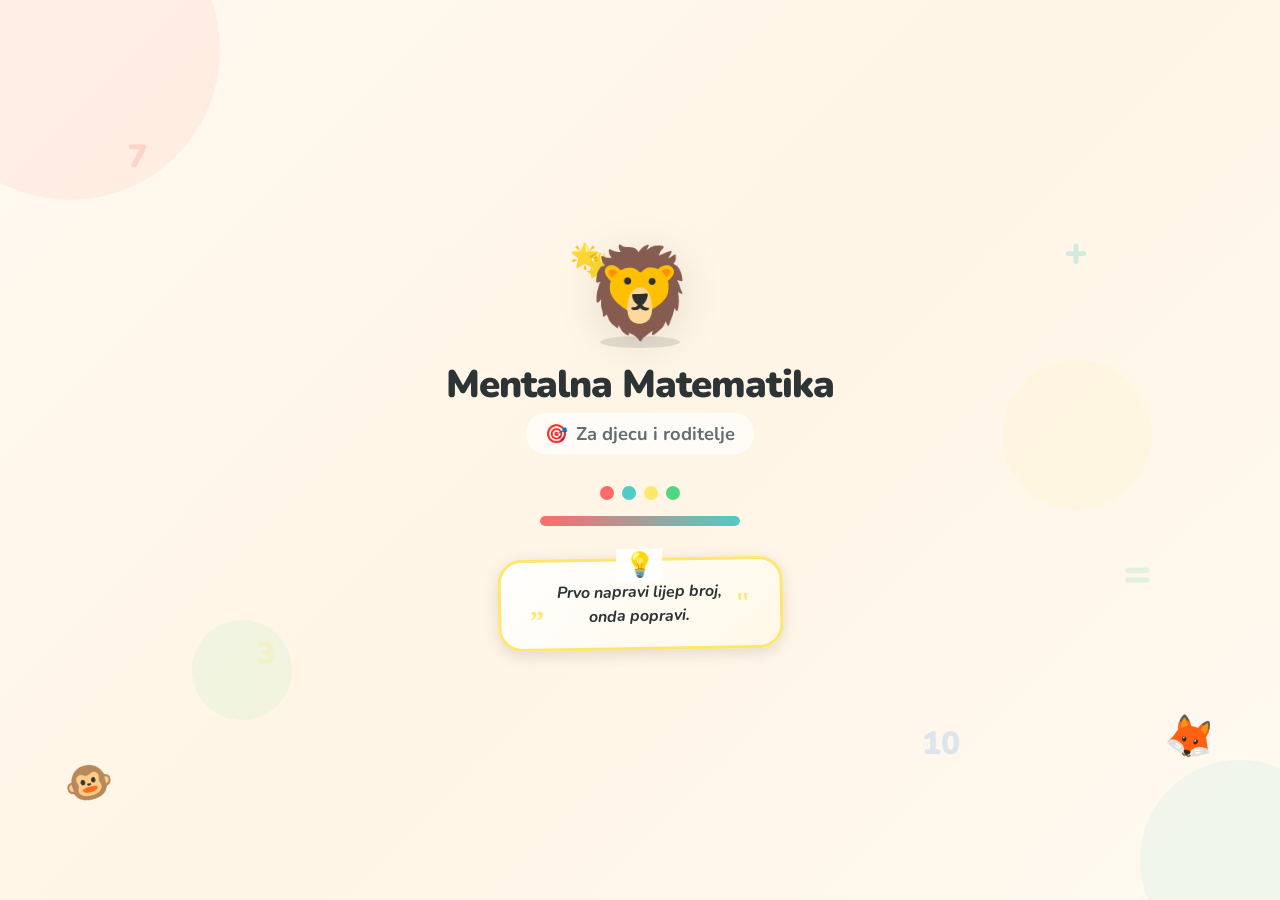
==== index.html @ 33674f81 "Full implementation: P1 bug fixes, modularization, i18n, dark mode, sound, PWA, dashboard, adaptive " ====
<!DOCTYPE html>
<html lang="hr">
<head>
    <meta charset="UTF-8">
    <meta name="viewport" content="width=device-width, initial-scale=1.0">
    <link rel="manifest" href="manifest.json">
    <meta name="theme-color" content="#FF6B6B">
    <meta name="apple-mobile-web-app-capable" content="yes">
    <meta name="apple-mobile-web-app-status-bar-style" content="default">
    <meta name="apple-mobile-web-app-title" content="MentalMath">
    <title>Mentalna Matematika - Učenje kroz Igru</title>
    <link rel="stylesheet" href="css/style.css">
    <link rel="stylesheet" href="css/mobile.css">
    <link rel="stylesheet" href="css/accessibility.css">
    <link href="https://fonts.googleapis.com/css2?family=Nunito:wght@400;600;700;800;900&display=swap" rel="stylesheet">
    <link rel="stylesheet" href="https://cdn.jsdelivr.net/npm/@fortawesome/fontawesome-free@6.4.0/css/all.min.css">
</head>
<body>
    <!-- Skip link for keyboard accessibility -->
    <a href="#home-screen" class="skip-link">Preskoči na glavni sadržaj</a>
    <div id="app">
        <!-- Splash Screen -->
        <div id="splash-screen" class="screen active" role="banner" aria-label="Učitavanje aplikacije Mentalna Matematika">
            <div class="splash-bg">
                <!-- Soft animated shapes -->
                <div class="splash-shape" aria-hidden="true"></div>
                <div class="splash-shape" aria-hidden="true"></div>
                <div class="splash-shape" aria-hidden="true"></div>
                <div class="splash-shape" aria-hidden="true"></div>
                <!-- Floating math symbols -->
                <span class="float-math" aria-hidden="true">7</span>
                <span class="float-math" aria-hidden="true">+</span>
                <span class="float-math" aria-hidden="true">3</span>
                <span class="float-math" aria-hidden="true">=</span>
                <span class="float-math" aria-hidden="true">10</span>
            </div>
            <div class="splash-content">
                <div class="splash-logo-area" aria-hidden="true">
                    <span class="splash-sparkle" aria-hidden="true">✨</span>
                    <span class="splash-sparkle" aria-hidden="true">⭐</span>
                    <span class="splash-sparkle" aria-hidden="true">🌟</span>
                    <div class="splash-character" aria-hidden="true">🦁</div>
                    <div class="splash-character-shadow" aria-hidden="true"></div>
                </div>
                <h1>Mentalna Matematika</h1>
                <div class="splash-tagline">
                    <span>🎯</span> Za djecu i roditelje
                </div>
                <div class="splash-loading">
                    <div class="loading-dots">
                        <div class="loading-dot"></div>
                        <div class="loading-dot"></div>
                        <div class="loading-dot"></div>
                        <div class="loading-dot"></div>
                    </div>
                    <div class="loading-track">
                        <div class="loading-bar"></div>
                    </div>
                </div>
                <div class="splash-philosophy-card">
                    <span class="quote-mark">„</span>
                    <p>Prvo napravi lijep broj,<br>onda popravi.</p>
                    <span class="quote-mark end">"</span>
                </div>
            </div>
            <div class="splash-mascot left">🐵</div>
            <div class="splash-mascot right">🦊</div>
        </div>

        <!-- Home Screen -->
        <div id="home-screen" class="screen" role="main" aria-label="Početni zaslon">
            <header class="app-header" role="banner">
                <div class="header-logo">
                    <span class="logo-icon" aria-hidden="true">🧮</span>
                    <span class="logo-text">Mentalna Matematika</span>
                </div>
                <div class="header-stats" aria-label="Statistike">
                    <div class="stat-badge" id="total-stars-badge" aria-label="Ukupno zvjezdica">
                        <i class="fas fa-star" aria-hidden="true"></i>
                        <span id="total-stars" aria-live="polite">0</span>
                    </div>
                    <div class="stat-badge" id="streak-badge" aria-label="Niz točnih odgovora">
                        <i class="fas fa-fire" aria-hidden="true"></i>
                        <span id="streak-count" aria-live="polite">0</span>
                    </div>
                    <div class="stat-badge" id="settings-badge" aria-label="Postavke" tabindex="0" onclick="app.openSettings()" style="cursor:pointer;">
                        <i class="fas fa-cog" aria-hidden="true"></i>
                    </div>
                </div>
            </header>

            <main class="home-main">
                <div class="hero-section">
                    <h2>Koji svijet želiš istražiti danas?</h2>
                    <p class="hero-subtitle">Svaki svijet uči drugačiji način razmišljanja!</p>
                </div>

                <div class="daily-challenge-card" id="daily-challenge" role="region" aria-label="Dnevni izazov" tabindex="0">
                    <div class="challenge-icon" aria-hidden="true">📅</div>
                    <div class="challenge-info">
                        <h3>Dnevni Izazov</h3>
                        <p>Riješi 10 zadataka za posebnu nagradu!</p>
                    </div>
                    <button class="btn btn-challenge" onclick="app.startDailyChallenge()" aria-label="Započni dnevni izazov">
                        <i class="fas fa-play" aria-hidden="true"></i> Igraj
                    </button>
                </div>

                <div class="phases-grid" id="phases-grid">
                    <!-- Phases will be rendered by JS -->
                </div>
            </main>

            <footer class="app-footer">
                <p>10-15 minuta dnevno • Bez forsiranja • Uvijek završi s pobjedom</p>
            </footer>
        </div>

        <!-- Phase Detail Screen -->
        <div id="phase-screen" class="screen" role="main" aria-label="Detalji faze">
            <header class="app-header">
                <button class="btn btn-back" onclick="app.goHome()">
                    <i class="fas fa-arrow-left"></i> Natrag
                </button>
                <div class="header-title" id="phase-header-title">Svijet</div>
            </header>

            <main class="phase-main">
                <div class="phase-hero" id="phase-hero">
                    <div class="phase-icon" id="phase-icon">🌟</div>
                    <h2 id="phase-title">Naslov</h2>
                    <p id="phase-subtitle">Podnaslov</p>
                </div>

                <div class="phase-progress-section" role="region" aria-label="Napredak faze">
                    <div class="progress-bar-container" role="progressbar" aria-valuemin="0" aria-valuemax="100" aria-valuenow="0" aria-label="Postotak završenih zadataka" id="phase-progress-aria">
                        <div class="progress-bar" id="phase-progress-bar"></div>
                    </div>
                    <p class="progress-text" id="phase-progress-text" aria-live="polite">0 / 50 zadataka riješeno</p>
                </div>

                <div class="phase-info-cards" role="region" aria-label="Informacije o fazi">
                    <div class="info-card" tabindex="0">
                        <div class="info-icon" aria-hidden="true">💡</div>
                        <h4>Glavna ideja</h4>
                        <p id="phase-idea">Ideja...</p>
                    </div>
                    <div class="info-card" tabindex="0">
                        <div class="info-icon" aria-hidden="true">🗣️</div>
                        <h4>Mentalna rečenica</h4>
                        <p id="phase-mantra" class="mantra">Rečenica...</p>
                    </div>
                    <div class="info-card" tabindex="0">
                        <div class="info-icon" aria-hidden="true">👨‍👩‍👧</div>
                        <h4>Savjet za roditelje</h4>
                        <p id="phase-parent-tip">Savjet...</p>
                    </div>
                </div>

                <div class="game-modes" role="region" aria-label="Načini vježbanja">
                    <h3>Načini vježbanja</h3>
                    <div class="mode-cards mode-cards-5" role="group" aria-label="Odaberite način vježbanja">
                        <button class="mode-card mode-card-learn" onclick="app.startLearn()" aria-label="Uči - Vizualni vodič">
                            <div class="mode-icon" aria-hidden="true">🎓</div>
                            <h4>Uči</h4>
                            <p>Vizualni vodič</p>
                        </button>
                        <button class="mode-card" onclick="app.startQuiz('practice')" aria-label="Vježbaj - Uči bez pritiska">
                            <div class="mode-icon" aria-hidden="true">📚</div>
                            <h4>Vježbaj</h4>
                            <p>Uči bez pritiska</p>
                        </button>
                        <button class="mode-card" onclick="app.startQuiz('quiz')" aria-label="Kviz - Zaradi zvjezdice">
                            <div class="mode-icon" aria-hidden="true">⭐</div>
                            <h4>Kviz</h4>
                            <p>Zaradi zvjezdice</p>
                        </button>
                        <button class="mode-card" onclick="app.startQuiz('speed')" aria-label="Brzinski - 10 zadataka u 60 sekundi">
                            <div class="mode-icon" aria-hidden="true">⚡</div>
                            <h4>Brzinski</h4>
                            <p>10 zadataka u 60 sekundi</p>
                        </button>
                        <button class="mode-card" onclick="app.startQuiz('steps')" aria-label="Korak po korak - Nauči metodu">
                            <div class="mode-icon" aria-hidden="true">🪜</div>
                            <h4>Korak po korak</h4>
                            <p>Nauči metodu</p>
                        </button>
                    </div>
                </div>
            </main>
        </div>

        <!-- Learn Screen -->
        <div id="learn-screen" class="screen" role="main" aria-label="Zaslon za učenje">
            <header class="app-header">
                <button class="btn btn-back" onclick="app.quitLearn()">
                    <i class="fas fa-arrow-left"></i> Natrag
                </button>
                <div class="header-title" id="learn-phase-title">Učenje</div>
            </header>

            <main class="learn-main">
                <div class="learn-progress-bar" role="progressbar" aria-valuemin="0" aria-valuemax="100" aria-valuenow="0" aria-label="Napredak učenja" id="learn-progress-bar-aria">
                    <div class="learn-progress-fill" id="learn-progress-fill"></div>
                </div>

                <!-- Step progress dots -->
                <div class="learn-progress-dots" id="learn-progress-dots" role="tablist" aria-label="Koraci učenja">
                    <!-- Dots rendered by JS -->
                </div>

                <div class="learn-step-counter" aria-live="polite" aria-atomic="true">
                    Korak <span id="learn-step-num">1</span> od <span id="learn-step-total">5</span>
                </div>

                <div class="learn-card" id="learn-card" role="region" aria-live="polite" aria-label="Sadržaj učenja">
                    <!-- Dynamic learn content rendered here -->
                </div>

                <div class="learn-nav" role="group" aria-label="Navigacija učenja">
                    <button class="btn btn-secondary" id="learn-btn-prev" onclick="app.prevLearnStep()" aria-label="Prijašnji korak">
                        <i class="fas fa-arrow-left" aria-hidden="true"></i> Prijašnji
                    </button>
                    <button class="btn btn-primary" id="learn-btn-next" onclick="app.nextLearnStep()" aria-label="Sljedeći korak">
                        Sljedeći <i class="fas fa-arrow-right" aria-hidden="true"></i>
                    </button>
                    <button class="btn btn-success" id="learn-btn-finish" onclick="app.finishLearn()" aria-label="Završi učenje">
                        Završi <i class="fas fa-check" aria-hidden="true"></i>
                    </button>
                </div>
            </main>
        </div>

        <!-- Quiz Screen -->
        <div id="quiz-screen" class="screen" role="main" aria-label="Kviz zaslon">
            <header class="app-header quiz-header">
                <button class="btn btn-back" onclick="app.confirmQuit()">
                    <i class="fas fa-times"></i>
                </button>
                <div class="quiz-header-info">
                    <span class="quiz-phase-name" id="quiz-phase-name">Faza</span>
                    <span class="quiz-mode-name" id="quiz-mode-name">Mod</span>
                </div>
                <div class="quiz-timer" id="quiz-timer" role="timer" aria-live="off" aria-label="Preostalo vremena">
                    <i class="fas fa-clock" aria-hidden="true"></i>
                    <span id="timer-value" aria-live="polite">--</span>
                </div>
            </header>

            <main class="quiz-main">
                <div class="quiz-progress-bar" role="progressbar" aria-valuemin="0" aria-valuemax="100" aria-valuenow="0" aria-label="Napredak kviza" id="quiz-progress-bar">
                    <div class="quiz-progress-fill" id="quiz-progress-fill"></div>
                </div>

                <div class="quiz-stats-bar">
                    <span class="stat">Pitanje <span id="current-q">1</span> / <span id="total-q">10</span></span>
                    <span class="stat correct-count"><i class="fas fa-check"></i> <span id="correct-count">0</span></span>
                    <span class="stat streak-count"><i class="fas fa-fire"></i> <span id="streak-display">0</span></span>
                </div>

                <div class="question-card" id="question-card" role="region" aria-label="Pitanje">
                    <div class="question-type-badge" id="question-type-badge" aria-label="Tip pitanja">Pitanje</div>
                    <div class="question-content" id="question-content" role="text" aria-live="polite">
                        <!-- Question rendered here -->
                    </div>
                    <div class="question-answer-area" id="question-answer-area" role="group" aria-label="Odgovori">
                        <!-- Answer inputs rendered here -->
                    </div>
                </div>

                <div class="hint-section" id="hint-section" role="region" aria-label="Pomoć">
                    <button class="btn btn-hint" id="btn-hint" onclick="app.showHint()" aria-expanded="false" aria-controls="hint-content">
                        <i class="fas fa-lightbulb" aria-hidden="true"></i> Trebaš pomoć?
                    </button>
                    <div class="hint-content" id="hint-content" role="region" aria-live="polite"></div>
                </div>

                <div class="feedback-area" id="feedback-area" role="status" aria-live="polite" aria-atomic="true">
                    <div class="feedback-content" id="feedback-content"></div>
                    <button class="btn btn-next" id="btn-next" onclick="app.nextQuestion()" aria-label="Sljedeće pitanje">
                        Sljedeće <i class="fas fa-arrow-right" aria-hidden="true"></i>
                    </button>
                </div>

                <div class="quiz-actions" id="quiz-actions" role="group" aria-label="Akcije kviza">
                    <button class="btn btn-primary btn-submit" id="btn-submit" onclick="app.submitAnswer()" aria-label="Provjeri odgovor">
                        Provjeri odgovor
                    </button>
                </div>
            </main>
        </div>

        <!-- Results Screen -->
        <div id="results-screen" class="screen" role="main" aria-label="Rezultati">
            <div class="results-content">
                <div class="results-icon" id="results-icon">🏆</div>
                <h2 id="results-title">Bravo!</h2>
                <p class="results-message" id="results-message">Odlično si riješio/la zadatke!</p>

                <div class="results-stats">
                    <div class="result-stat">
                        <div class="stat-circle correct">
                            <span id="result-correct">0</span>
                        </div>
                        <label>Točnih</label>
                    </div>
                    <div class="result-stat">
                        <div class="stat-circle total">
                            <span id="result-total">0</span>
                        </div>
                        <label>Ukupno</label>
                    </div>
                    <div class="result-stat">
                        <div class="stat-circle stars">
                            <span id="result-stars">0</span>
                            <i class="fas fa-star"></i>
                        </div>
                        <label>Zvjezdica</label>
                    </div>
                </div>

                <div class="stars-display" id="stars-display">
                    <!-- Stars rendered here -->
                </div>

                <div class="results-actions">
                    <button class="btn btn-secondary" id="btn-review-mistakes" onclick="app.showReviewMistakes()">
                        <i class="fas fa-search"></i> Pregledaj greške
                    </button>
                    <button class="btn btn-primary" onclick="app.restartQuiz()">
                        <i class="fas fa-redo"></i> Ponovi
                    </button>
                    <button class="btn btn-secondary" onclick="app.goHome()">
                        <i class="fas fa-home"></i> Početna
                    </button>
                    <button class="btn btn-secondary" id="btn-next-phase" onclick="app.nextPhase()">
                        Sljedeći svijet <i class="fas fa-arrow-right"></i>
                    </button>
                </div>

                <div class="review-mistakes hidden" id="review-mistakes" role="region" aria-label="Pregled grešaka">
                    <h3>Pregled grešaka</h3>
                    <div id="review-mistakes-list"></div>
                    <button class="btn btn-secondary" onclick="app.hideReviewMistakes()" style="margin-top:1rem;">
                        <i class="fas fa-times"></i> Zatvori
                    </button>
                </div>
            </div>
        </div>

        <!-- Achievement Popup -->
        <div id="achievement-popup" class="popup hidden" role="dialog" aria-modal="true" aria-labelledby="achievement-title">
            <div class="popup-content">
                <div class="achievement-icon">🎉</div>
                <h3 id="achievement-title">Dostignuće!</h3>
                <p id="achievement-text">Tekst dostignuća</p>
                <button class="btn btn-primary" onclick="app.closeAchievement()">Super!</button>
            </div>
        </div>

        <!-- Confirm Modal -->
        <div id="confirm-modal" class="modal hidden" role="dialog" aria-modal="true" aria-labelledby="confirm-modal-title">
            <div class="modal-content">
                <h3 id="confirm-modal-title">Želiš li završiti?</h3>
                <p>Tvoj napredak će biti spremljen.</p>
                <div class="modal-actions">
                    <button class="btn btn-secondary" onclick="app.hideConfirm()">Nastavi</button>
                    <button class="btn btn-primary" onclick="app.quitQuiz()">Završi</button>
                </div>
            </div>
        </div>

        <!-- Settings Screen -->
        <div id="settings-screen" class="screen" role="main" aria-label="Postavke">
            <header class="app-header">
                <button class="btn btn-back" onclick="app.goHome()">
                    <i class="fas fa-arrow-left"></i> Natrag
                </button>
                <div class="header-title">Postavke</div>
            </header>

            <main class="settings-main">
                <div class="settings-group">
                    <h4>Jezik / Language</h4>
                    <div class="settings-row">
                        <label>Odaberi jezik</label>
                        <select id="lang-select" onchange="app.changeLang(this.value)">
                            <option value="hr">Hrvatski</option>
                            <option value="en">English</option>
                            <option value="de">Deutsch</option>
                            <option value="it">Italiano</option>
                            <option value="es">Español</option>
                            <option value="hu">Magyar</option>
                            <option value="sr">Српски</option>
                            <option value="bs">Bosanski</option>
                        </select>
                    </div>
                </div>

                <div class="settings-group">
                    <h4>Zvuk i audio</h4>
                    <div class="settings-row">
                        <label>Zvukovi</label>
                        <div class="toggle active" id="toggle-sound" onclick="app.toggleSound()" role="switch" aria-checked="true" tabindex="0"></div>
                    </div>
                    <div class="settings-row">
                        <label>Čitaj pitanja na glas</label>
                        <div class="toggle" id="toggle-speech" onclick="app.toggleSpeech()" role="switch" aria-checked="false" tabindex="0"></div>
                    </div>
                </div>

                <div class="settings-group">
                    <h4>Izgled</h4>
                    <div class="settings-row">
                        <label>Tamni način</label>
                        <div class="toggle" id="toggle-dark" onclick="app.toggleDarkMode()" role="switch" aria-checked="false" tabindex="0"></div>
                    </div>
                </div>

                <div class="settings-group">
                    <h4>Napredak</h4>
                    <div class="settings-row" style="flex-direction:column;align-items:stretch;gap:0.5rem;">
                        <label>Resetiraj sav napredak</label>
                        <button class="btn btn-danger" onclick="app.confirmResetProgress()">
                            <i class="fas fa-trash"></i> Izbriši sav napredak
                        </button>
                    </div>
                </div>

                <div class="settings-group">
                    <h4>Podaci</h4>
                    <div class="settings-row" style="flex-direction:column;align-items:stretch;gap:0.5rem;">
                        <button class="btn btn-secondary" onclick="app.exportProgress()" style="width:100%;">
                            <i class="fas fa-download"></i> Izvezi napredak
                        </button>
                        <button class="btn btn-secondary" onclick="app.openParentDashboard()" style="width:100%;">
                            <i class="fas fa-chart-bar"></i> Roditeljski dashboard
                        </button>
                    </div>
                </div>

                <div class="settings-about">
                    <p>Mentalna Matematika v1.0</p>
                    <p>Obrazovna igra za djecu</p>
                </div>
            </main>
        </div>

        <!-- Parent Dashboard Screen -->
        <div id="dashboard-screen" class="screen" role="main" aria-label="Roditeljski dashboard">
            <header class="app-header">
                <button class="btn btn-back" onclick="app.openSettings()">
                    <i class="fas fa-arrow-left"></i> Natrag
                </button>
                <div class="header-title">Roditeljski dashboard</div>
            </header>

            <main class="dashboard-main">
                <div class="dashboard-overview" id="dashboard-overview">
                    <div class="dashboard-stat-card">
                        <div class="dashboard-stat-icon">⭐</div>
                        <div class="dashboard-stat-value" id="dash-total-stars">0</div>
                        <div class="dashboard-stat-label">Ukupno zvjezdica</div>
                    </div>
                    <div class="dashboard-stat-card">
                        <div class="dashboard-stat-icon">✅</div>
                        <div class="dashboard-stat-value" id="dash-total-completed">0</div>
                        <div class="dashboard-stat-label">Zadataka riješeno</div>
                    </div>
                    <div class="dashboard-stat-card">
                        <div class="dashboard-stat-icon">🔥</div>
                        <div class="dashboard-stat-value" id="dash-best-streak">0</div>
                        <div class="dashboard-stat-label">Najbolji niz</div>
                    </div>
                    <div class="dashboard-stat-card">
                        <div class="dashboard-stat-icon">🌍</div>
                        <div class="dashboard-stat-value" id="dash-phases-unlocked">1</div>
                        <div class="dashboard-stat-label">Otključanih svjetova</div>
                    </div>
                </div>

                <div class="dashboard-section">
                    <h3>Napredak po fazama</h3>
                    <div id="dashboard-phases" class="dashboard-phases-list"></div>
                </div>

                <div class="dashboard-section">
                    <h3>Napredak kroz vrijeme</h3>
                    <canvas id="dashboard-chart" width="400" height="200"></canvas>
                </div>

                <div class="dashboard-section">
                    <h3>Slaba područja</h3>
                    <div id="dashboard-weak-areas" class="dashboard-weak-list"></div>
                </div>
            </main>
        </div>

        <!-- Confetti Container -->
        <div id="confetti-container"></div>
    </div>

    <script src="js/i18n.js"></script>
    <script src="js/phases.js"></script>
    <script src="js/app-core.js"></script>
    <script src="js/state.js"></script>
    <script src="js/learn-content.js"></script>
    <script src="js/basket-game.js"></script>
    <script src="js/learn-engine.js"></script>
    <script src="js/quiz-engine.js"></script>
    <script src="js/gamification.js"></script>
    <script src="js/sound.js"></script>
    <script src="js/settings.js"></script>
    <script src="js/dashboard.js"></script>
    <script src="js/adaptive.js"></script>
    <script src="js/app.js"></script>
    <script src="js/mobile.js"></script>
    <script src="js/accessibility.js"></script>
</body>
</html>
---- css/style.css ----
/* ==============================
   MENTALNA MATEMATIKA - STYLES
   ============================== */

:root {
    --color-primary: #FF6B6B;
    --color-primary-dark: #EE5A5A;
    --color-secondary: #4ECDC4;
    --color-secondary-dark: #3DBDB5;
    --color-accent: #FFE66D;
    --color-accent-dark: #F5D76E;
    --color-success: #52D681;
    --color-success-dark: #45C773;
    --color-warning: #FFA726;
    --color-error: #EF5350;
    --color-info: #5C9DF5;
    --color-bg: #FFF9F0;
    --color-card: #FFFFFF;
    --color-text: #2D3436;
    --color-text-light: #636E72;
    --color-border: #E8E8E8;
    --shadow-sm: 0 2px 8px rgba(0,0,0,0.08);
    --shadow-md: 0 4px 16px rgba(0,0,0,0.12);
    --shadow-lg: 0 8px 32px rgba(0,0,0,0.16);
    --radius-sm: 8px;
    --radius-md: 16px;
    --radius-lg: 24px;
    --transition: all 0.3s ease;
}

/* Reset & Base */
* {
    margin: 0;
    padding: 0;
    box-sizing: border-box;
}

html, body {
    height: 100%;
    font-family: 'Nunito', sans-serif;
    background: var(--color-bg);
    color: var(--color-text);
    overflow-x: hidden;
}

#app {
    min-height: 100vh;
    display: flex;
    flex-direction: column;
}

/* ==============================
   SCREENS
   ============================== */

.screen {
    display: none;
    min-height: 100vh;
    flex-direction: column;
}

.screen.active {
    display: flex;
}

/* ==============================
   SPLASH SCREEN - MODERN & PLAYFUL
   ============================== */

#splash-screen {
    justify-content: center;
    align-items: center;
    background: linear-gradient(135deg, var(--color-bg) 0%, #FFF5E6 50%, var(--color-bg) 100%);
    animation: splashFade 0.8s ease-out;
    position: relative;
    overflow: hidden;
}

/* Animated background shapes */
.splash-bg {
    position: absolute;
    inset: 0;
    overflow: hidden;
    pointer-events: none;
    z-index: 0;
}

.splash-shape {
    position: absolute;
    border-radius: 50%;
    opacity: 0.08;
    animation: shapeFloat 12s ease-in-out infinite;
}

.splash-shape:nth-child(1) {
    width: 300px; height: 300px;
    background: var(--color-primary);
    top: -100px; left: -80px;
    animation-delay: 0s;
}
.splash-shape:nth-child(2) {
    width: 200px; height: 200px;
    background: var(--color-secondary);
    bottom: -60px; right: -60px;
    animation-delay: -4s;
}
.splash-shape:nth-child(3) {
    width: 150px; height: 150px;
    background: var(--color-accent);
    top: 40%; right: 10%;
    animation-delay: -8s;
}
.splash-shape:nth-child(4) {
    width: 100px; height: 100px;
    background: var(--color-success);
    bottom: 20%; left: 15%;
    animation-delay: -2s;
}

@keyframes shapeFloat {
    0%, 100% { transform: translate(0, 0) scale(1); }
    25% { transform: translate(20px, -30px) scale(1.05); }
    50% { transform: translate(-10px, 20px) scale(0.95); }
    75% { transform: translate(15px, 10px) scale(1.02); }
}

/* Floating math elements */
.float-math {
    position: absolute;
    font-size: 2rem;
    font-weight: 900;
    animation: mathFloat 6s ease-in-out infinite;
    pointer-events: none;
}

.float-math:nth-child(5) { top: 15%; left: 10%; color: var(--color-primary); opacity: 0.2; animation-delay: 0s; }
.float-math:nth-child(6) { top: 25%; right: 15%; color: var(--color-secondary); opacity: 0.25; font-size: 2.5rem; animation-delay: -1.5s; }
.float-math:nth-child(7) { bottom: 25%; left: 20%; color: var(--color-accent); opacity: 0.2; animation-delay: -3s; }
.float-math:nth-child(8) { top: 60%; right: 10%; color: var(--color-success); opacity: 0.15; font-size: 3rem; animation-delay: -4.5s; }
.float-math:nth-child(9) { bottom: 15%; right: 25%; color: var(--color-info); opacity: 0.2; animation-delay: -2s; }

@keyframes mathFloat {
    0%, 100% { transform: translateY(0) rotate(0deg); }
    33% { transform: translateY(-20px) rotate(5deg); }
    66% { transform: translateY(10px) rotate(-3deg); }
}

.splash-content {
    text-align: center;
    padding: 2.5rem 2rem;
    position: relative;
    z-index: 1;
    max-width: 460px;
    animation: contentSlideUp 0.8s ease-out 0.3s both;
}

@keyframes contentSlideUp {
    from { opacity: 0; transform: translateY(30px); }
    to { opacity: 1; transform: translateY(0); }
}

/* Character logo area */
.splash-logo-area {
    margin-bottom: 1.5rem;
    position: relative;
    display: inline-block;
}

.splash-character {
    font-size: 5.5rem;
    line-height: 1;
    animation: characterBounce 1s cubic-bezier(0.34, 1.56, 0.64, 1) forwards;
    display: inline-block;
    filter: drop-shadow(0 8px 20px rgba(0,0,0,0.1));
    position: relative;
    z-index: 2;
}

@keyframes characterBounce {
    0% { transform: scale(0) rotate(-15deg); opacity: 0; }
    50% { transform: scale(1.2) rotate(5deg); }
    100% { transform: scale(1) rotate(0deg); opacity: 1; }
}

.splash-character-shadow {
    position: absolute;
    bottom: -10px;
    left: 50%;
    transform: translateX(-50%);
    width: 80px;
    height: 12px;
    background: rgba(0,0,0,0.1);
    border-radius: 50%;
    animation: shadowGrow 1s ease-out forwards;
}

@keyframes shadowGrow {
    0% { transform: translateX(-50%) scale(0); opacity: 0; }
    100% { transform: translateX(-50%) scale(1); opacity: 1; }
}

/* Sparkles around character */
.splash-sparkle {
    position: absolute;
    font-size: 1.5rem;
    animation: sparklePop 1.5s ease-out infinite;
    pointer-events: none;
}

.splash-sparkle:nth-child(3) { top: -10px; left: -15px; animation-delay: 0.2s; }
.splash-sparkle:nth-child(4) { top: 5px; right: -20px; animation-delay: 0.5s; }
.splash-sparkle:nth-child(5) { bottom: 10px; left: -10px; animation-delay: 0.8s; }

@keyframes sparklePop {
    0%, 100% { transform: scale(0) rotate(0deg); opacity: 0; }
    50% { transform: scale(1.2) rotate(20deg); opacity: 1; }
}

.splash-content h1 {
    font-size: 2.4rem;
    font-weight: 900;
    margin-bottom: 0.3rem;
    color: var(--color-text);
    letter-spacing: -1px;
    line-height: 1.2;
}

.splash-tagline {
    font-size: 1.15rem;
    color: var(--color-text-light);
    margin-bottom: 2rem;
    font-weight: 700;
    display: inline-flex;
    align-items: center;
    gap: 0.5rem;
    background: rgba(255,255,255,0.7);
    padding: 0.5rem 1.2rem;
    border-radius: 20px;
    backdrop-filter: blur(4px);
}

/* Fun loading animation */
.splash-loading {
    width: 200px;
    margin: 0 auto 2rem;
}

.loading-dots {
    display: flex;
    justify-content: center;
    gap: 0.5rem;
    margin-bottom: 1rem;
}

.loading-dot {
    width: 14px;
    height: 14px;
    border-radius: 50%;
    animation: dotBounce 1.4s ease-in-out infinite;
}

.loading-dot:nth-child(1) { background: var(--color-primary); animation-delay: -0.32s; }
.loading-dot:nth-child(2) { background: var(--color-secondary); animation-delay: -0.16s; }
.loading-dot:nth-child(3) { background: var(--color-accent); animation-delay: 0s; }
.loading-dot:nth-child(4) { background: var(--color-success); animation-delay: 0.16s; }

@keyframes dotBounce {
    0%, 80%, 100% { transform: scale(0.6); opacity: 0.5; }
    40% { transform: scale(1.2); opacity: 1; }
}

.loading-track {
    height: 10px;
    background: rgba(0,0,0,0.06);
    border-radius: 5px;
    overflow: hidden;
    position: relative;
    box-shadow: inset 0 1px 3px rgba(0,0,0,0.1);
}

.loading-bar {
    height: 100%;
    width: 0%;
    background: linear-gradient(90deg, var(--color-primary) 0%, var(--color-secondary) 50%, var(--color-accent) 100%);
    border-radius: 5px;
    animation: loadBar 2.5s cubic-bezier(0.4, 0, 0.2, 1) forwards;
    position: relative;
    background-size: 200% 100%;
    animation: loadBar 2.5s cubic-bezier(0.4, 0, 0.2, 1) forwards,
               barShimmer 1.5s linear infinite;
}

@keyframes barShimmer {
    0% { background-position: 200% 0; }
    100% { background-position: -200% 0; }
}

@keyframes loadBar {
    0% { width: 0%; }
    100% { width: 100%; }
}

/* Philosophy card with fun style */
.splash-philosophy-card {
    background: linear-gradient(135deg, var(--color-card) 0%, #FFF8E7 100%);
    border-radius: var(--radius-lg);
    padding: 1.2rem 1.8rem;
    box-shadow: var(--shadow-md);
    display: inline-flex;
    align-items: center;
    gap: 0.8rem;
    border: 3px solid var(--color-accent);
    position: relative;
    transform: rotate(-1deg);
    animation: cardWiggle 3s ease-in-out infinite;
    max-width: 90%;
}

@keyframes cardWiggle {
    0%, 100% { transform: rotate(-1deg); }
    50% { transform: rotate(1deg); }
}

.splash-philosophy-card::before {
    content: '💡';
    font-size: 1.5rem;
    position: absolute;
    top: -12px;
    left: 50%;
    transform: translateX(-50%);
    background: var(--color-card);
    padding: 0 0.5rem;
}

.splash-philosophy-card p {
    font-style: italic;
    font-size: 1rem;
    color: var(--color-text);
    font-weight: 700;
    line-height: 1.5;
    margin: 0;
}

.quote-mark {
    font-size: 1.8rem;
    color: var(--color-accent);
    font-weight: 900;
    line-height: 1;
    font-family: Georgia, serif;
}

/* Mascot peeking from corners */
.splash-mascot {
    position: absolute;
    font-size: 2.5rem;
    animation: mascotPeek 4s ease-in-out infinite;
    z-index: 1;
}

.splash-mascot.left {
    bottom: 10%;
    left: 5%;
    animation-delay: 0s;
    transform: rotate(-15deg);
}

.splash-mascot.right {
    bottom: 15%;
    right: 5%;
    animation-delay: -2s;
    transform: rotate(15deg);
}

@keyframes mascotPeek {
    0%, 100% { transform: translateY(0) rotate(var(--r, 0deg)); }
    50% { transform: translateY(-15px) rotate(var(--r, 0deg)); }
}

@keyframes splashFade {
    from { opacity: 0; }
    to { opacity: 1; }
}

/* ==============================
   HEADER
   ============================== */

.app-header {
    display: flex;
    align-items: center;
    justify-content: space-between;
    padding: 1rem 1.5rem;
    background: var(--color-card);
    box-shadow: var(--shadow-sm);
    position: sticky;
    top: 0;
    z-index: 100;
}

.header-logo {
    display: flex;
    align-items: center;
    gap: 0.5rem;
}

.logo-icon {
    font-size: 1.8rem;
}

.logo-text {
    font-size: 1.2rem;
    font-weight: 800;
    color: var(--color-primary);
}

.header-stats {
    display: flex;
    gap: 1rem;
}

.stat-badge {
    display: flex;
    align-items: center;
    gap: 0.3rem;
    background: var(--color-bg);
    padding: 0.4rem 0.8rem;
    border-radius: 20px;
    font-weight: 700;
    font-size: 0.9rem;
}

.stat-badge i {
    color: var(--color-warning);
}

.header-title {
    font-size: 1.1rem;
    font-weight: 700;
    color: var(--color-text);
    flex: 1;
    text-align: center;
}

.quiz-header {
    flex-wrap: wrap;
    gap: 0.5rem;
}

.quiz-header-info {
    display: flex;
    flex-direction: column;
    align-items: center;
    flex: 1;
}

.quiz-phase-name {
    font-size: 0.85rem;
    color: var(--color-text-light);
}

.quiz-mode-name {
    font-size: 1rem;
    font-weight: 700;
    color: var(--color-primary);
}

.quiz-timer {
    display: flex;
    align-items: center;
    gap: 0.3rem;
    font-weight: 700;
    font-size: 1.1rem;
    color: var(--color-primary);
}

/* ==============================
   BUTTONS
   ============================== */

.btn {
    border: none;
    border-radius: var(--radius-sm);
    padding: 0.8rem 1.5rem;
    font-family: 'Nunito', sans-serif;
    font-size: 1rem;
    font-weight: 700;
    cursor: pointer;
    transition: var(--transition);
    display: inline-flex;
    align-items: center;
    gap: 0.5rem;
}

.btn:hover {
    transform: translateY(-2px);
    box-shadow: var(--shadow-md);
}

.btn:active {
    transform: translateY(0);
}

.btn-primary {
    background: var(--color-primary);
    color: white;
}

.btn-primary:hover {
    background: var(--color-primary-dark);
}

.btn-secondary {
    background: var(--color-card);
    color: var(--color-text);
    border: 2px solid var(--color-border);
}

.btn-secondary:hover {
    background: var(--color-bg);
}

.btn-back {
    background: transparent;
    color: var(--color-text-light);
    padding: 0.5rem 1rem;
}

.btn-back:hover {
    background: var(--color-bg);
}

.btn-hint {
    background: var(--color-accent);
    color: var(--color-text);
    font-size: 0.9rem;
    padding: 0.6rem 1.2rem;
}

.btn-hint:hover {
    background: var(--color-accent-dark);
}

.btn-submit {
    width: 100%;
    justify-content: center;
    font-size: 1.1rem;
    padding: 1rem;
}

.btn-next {
    background: var(--color-success);
    color: white;
}

.btn-next:hover {
    background: var(--color-success-dark);
}

.btn-challenge {
    background: var(--color-accent);
    color: var(--color-text);
}

/* ==============================
   HOME SCREEN
   ============================== */

.home-main {
    flex: 1;
    padding: 1.5rem;
    max-width: 900px;
    margin: 0 auto;
    width: 100%;
}

.hero-section {
    text-align: center;
    margin-bottom: 2rem;
}

.hero-section h2 {
    font-size: 1.6rem;
    font-weight: 800;
    margin-bottom: 0.5rem;
}

.hero-subtitle {
    color: var(--color-text-light);
    font-size: 1rem;
}

.daily-challenge-card {
    display: flex;
    align-items: center;
    gap: 1rem;
    background: linear-gradient(135deg, var(--color-accent) 0%, var(--color-warning) 100%);
    padding: 1.2rem;
    border-radius: var(--radius-md);
    margin-bottom: 2rem;
    box-shadow: var(--shadow-md);
}

.challenge-icon {
    font-size: 2.5rem;
}

.challenge-info {
    flex: 1;
}

.challenge-info h3 {
    font-size: 1.2rem;
    font-weight: 800;
    margin-bottom: 0.3rem;
}

.challenge-info p {
    font-size: 0.9rem;
    color: var(--color-text);
}

.phases-grid {
    display: grid;
    grid-template-columns: repeat(auto-fill, minmax(260px, 1fr));
    gap: 1rem;
}

.phase-card {
    background: var(--color-card);
    border-radius: var(--radius-md);
    padding: 1.5rem;
    box-shadow: var(--shadow-sm);
    cursor: pointer;
    transition: var(--transition);
    border: 3px solid transparent;
    position: relative;
    overflow: hidden;
}

.phase-card:hover {
    transform: translateY(-4px);
    box-shadow: var(--shadow-lg);
    border-color: var(--color-secondary);
}

.phase-card.locked {
    opacity: 0.6;
    cursor: not-allowed;
}

.phase-card.locked:hover {
    transform: none;
    box-shadow: var(--shadow-sm);
    border-color: transparent;
}

.phase-card-header {
    display: flex;
    align-items: center;
    gap: 0.8rem;
    margin-bottom: 0.8rem;
}

.phase-number {
    width: 40px;
    height: 40px;
    border-radius: 50%;
    background: var(--color-primary);
    color: white;
    display: flex;
    align-items: center;
    justify-content: center;
    font-weight: 800;
    font-size: 1rem;
    flex-shrink: 0;
}

.phase-card-title {
    font-size: 1.1rem;
    font-weight: 700;
}

.phase-card-desc {
    font-size: 0.85rem;
    color: var(--color-text-light);
    margin-bottom: 1rem;
}

.phase-card-footer {
    display: flex;
    align-items: center;
    justify-content: space-between;
}

.phase-stars {
    display: flex;
    gap: 0.2rem;
}

.phase-stars .star {
    font-size: 1.2rem;
    color: #DDD;
}

.phase-stars .star.earned {
    color: var(--color-warning);
}

.phase-progress {
    font-size: 0.8rem;
    color: var(--color-text-light);
    font-weight: 600;
}

.phase-lock {
    position: absolute;
    top: 50%;
    left: 50%;
    transform: translate(-50%, -50%);
    font-size: 3rem;
    opacity: 0.3;
}

.app-footer {
    text-align: center;
    padding: 1.5rem;
    font-size: 0.85rem;
    color: var(--color-text-light);
}

/* ==============================
   PHASE DETAIL SCREEN
   ============================== */

.phase-main {
    flex: 1;
    padding: 1.5rem;
    max-width: 800px;
    margin: 0 auto;
    width: 100%;
}

.phase-hero {
    text-align: center;
    margin-bottom: 2rem;
}

.phase-icon {
    font-size: 4rem;
    margin-bottom: 0.5rem;
}

.phase-hero h2 {
    font-size: 1.8rem;
    font-weight: 800;
    margin-bottom: 0.3rem;
}

.phase-hero p {
    color: var(--color-text-light);
    font-size: 1rem;
}

.phase-progress-section {
    background: var(--color-card);
    padding: 1.2rem;
    border-radius: var(--radius-md);
    margin-bottom: 1.5rem;
    box-shadow: var(--shadow-sm);
}

.progress-bar-container {
    height: 12px;
    background: var(--color-bg);
    border-radius: 6px;
    overflow: hidden;
    margin-bottom: 0.5rem;
}

.progress-bar {
    height: 100%;
    background: linear-gradient(90deg, var(--color-success) 0%, var(--color-secondary) 100%);
    border-radius: 6px;
    transition: width 0.5s ease;
}

.progress-text {
    text-align: center;
    font-size: 0.9rem;
    color: var(--color-text-light);
    font-weight: 600;
}

.phase-info-cards {
    display: grid;
    gap: 1rem;
    margin-bottom: 2rem;
}

.info-card {
    background: var(--color-card);
    padding: 1.2rem;
    border-radius: var(--radius-md);
    box-shadow: var(--shadow-sm);
    display: flex;
    gap: 1rem;
    align-items: flex-start;
}

.info-icon {
    font-size: 1.8rem;
    flex-shrink: 0;
}

.info-card h4 {
    font-size: 0.95rem;
    color: var(--color-text-light);
    margin-bottom: 0.3rem;
}

.info-card p {
    font-size: 1rem;
    font-weight: 600;
}

.mantra {
    color: var(--color-primary);
    font-style: italic;
    font-size: 1.1rem !important;
}

.game-modes h3 {
    font-size: 1.3rem;
    font-weight: 800;
    margin-bottom: 1rem;
}

.mode-cards {
    display: grid;
    grid-template-columns: repeat(2, 1fr);
    gap: 1rem;
}

.mode-card {
    background: var(--color-card);
    border: 2px solid var(--color-border);
    border-radius: var(--radius-md);
    padding: 1.2rem;
    text-align: center;
    cursor: pointer;
    transition: var(--transition);
}

.mode-card:hover {
    border-color: var(--color-secondary);
    transform: translateY(-3px);
    box-shadow: var(--shadow-md);
}

.mode-icon {
    font-size: 2rem;
    margin-bottom: 0.5rem;
}

.mode-card h4 {
    font-size: 1rem;
    font-weight: 700;
    margin-bottom: 0.3rem;
}

.mode-card p {
    font-size: 0.85rem;
    color: var(--color-text-light);
}

.mode-cards-5 {
    grid-template-columns: repeat(2, 1fr);
}

.mode-cards-5 .mode-card:first-child {
    grid-column: 1 / -1;
    background: linear-gradient(135deg, #E8F5E9 0%, #C8E6C9 100%);
    border-color: #81C784;
}

.mode-cards-5 .mode-card:first-child:hover {
    border-color: #4CAF50;
}

@media (min-width: 600px) {
    .mode-cards-5 {
        grid-template-columns: repeat(5, 1fr);
    }
    .mode-cards-5 .mode-card:first-child {
        grid-column: auto;
    }
}

/* ==============================
   LEARN SCREEN
   ============================== */

.learn-main {
    flex: 1;
    padding: 1rem;
    max-width: 720px;
    margin: 0 auto;
    width: 100%;
    display: flex;
    flex-direction: column;
}

.learn-progress-bar {
    height: 8px;
    background: var(--color-bg);
    border-radius: 4px;
    overflow: hidden;
    margin-bottom: 0.5rem;
}

.learn-progress-fill {
    height: 100%;
    background: linear-gradient(90deg, var(--color-success) 0%, var(--color-secondary) 100%);
    border-radius: 4px;
    transition: width 0.5s ease;
    width: 0%;
}

.learn-step-counter {
    text-align: center;
    font-size: 0.85rem;
    color: var(--color-text-light);
    font-weight: 700;
    margin-bottom: 1rem;
}

.learn-card {
    background: var(--color-card);
    border-radius: var(--radius-lg);
    padding: 2rem;
    box-shadow: var(--shadow-md);
    flex: 1;
    display: flex;
    flex-direction: column;
    gap: 1.5rem;
    margin-bottom: 1rem;
    animation: fadeIn 0.4s ease;
}

.learn-card h3 {
    font-size: 1.3rem;
    font-weight: 800;
    color: var(--color-primary);
    text-align: center;
    margin-bottom: 0.5rem;
}

.learn-card .step-number-badge {
    display: inline-flex;
    align-items: center;
    justify-content: center;
    width: 36px;
    height: 36px;
    border-radius: 50%;
    background: var(--color-primary);
    color: white;
    font-weight: 800;
    font-size: 1rem;
    margin-right: 0.5rem;
}

.learn-visual {
    display: flex;
    flex-direction: column;
    align-items: center;
    gap: 1.5rem;
    padding: 1rem 0;
}

.learn-number-line {
    display: flex;
    align-items: center;
    gap: 0.3rem;
    flex-wrap: wrap;
    justify-content: center;
}

.learn-number-tile {
    width: 44px;
    height: 44px;
    border-radius: var(--radius-sm);
    display: flex;
    align-items: center;
    justify-content: center;
    font-weight: 800;
    font-size: 1.2rem;
    transition: var(--transition);
    border: 2px solid var(--color-border);
    background: white;
}

.learn-number-tile.highlight {
    background: var(--color-accent);
    border-color: var(--color-warning);
    transform: scale(1.15);
    box-shadow: 0 4px 12px rgba(255, 167, 38, 0.3);
}

.learn-number-tile.target {
    background: var(--color-success);
    border-color: var(--color-success-dark);
    color: white;
    transform: scale(1.15);
    box-shadow: 0 4px 12px rgba(82, 214, 129, 0.3);
}

.learn-number-tile.faded {
    opacity: 0.4;
}

.learn-arrow {
    font-size: 1.5rem;
    color: var(--color-secondary);
    animation: bounceRight 1s ease-in-out infinite;
}

@keyframes bounceRight {
    0%, 100% { transform: translateX(0); }
    50% { transform: translateX(6px); }
}

.learn-explanation {
    background: var(--color-bg);
    border-radius: var(--radius-md);
    padding: 1.2rem;
    font-size: 1.05rem;
    line-height: 1.7;
    text-align: center;
    border-left: 4px solid var(--color-secondary);
}

.learn-explanation strong {
    color: var(--color-primary);
    font-size: 1.15rem;
}

.learn-blocks {
    display: flex;
    gap: 0.5rem;
    justify-content: center;
    flex-wrap: wrap;
    margin: 1rem 0;
}

.learn-block {
    width: 50px;
    height: 50px;
    border-radius: var(--radius-sm);
    display: flex;
    align-items: center;
    justify-content: center;
    font-weight: 800;
    font-size: 1.1rem;
    transition: all 0.3s ease;
    border: 2px solid;
}

.learn-block.blue {
    background: #E3F2FD;
    border-color: #90CAF9;
    color: #1565C0;
}

.learn-block.green {
    background: #E8F5E9;
    border-color: #A5D6A7;
    color: #2E7D32;
}

.learn-block.purple {
    background: #F3E5F5;
    border-color: #CE93D8;
    color: #7B1FA2;
}

.learn-block.highlight {
    transform: scale(1.2);
    box-shadow: 0 6px 20px rgba(0,0,0,0.15);
}

.learn-equation {
    font-size: 1.8rem;
    font-weight: 900;
    text-align: center;
    color: var(--color-text);
    display: flex;
    align-items: center;
    justify-content: center;
    gap: 0.5rem;
    flex-wrap: wrap;
    margin: 1rem 0;
}

.learn-equation .eq-num {
    display: inline-block;
    padding: 0.3rem 0.8rem;
    border-radius: var(--radius-sm);
    background: var(--color-bg);
    border: 2px solid var(--color-border);
    min-width: 50px;
}

.learn-equation .eq-num.highlight {
    background: var(--color-accent);
    border-color: var(--color-warning);
    animation: pulse 0.5s ease;
}

.learn-equation .eq-op {
    color: var(--color-primary);
    font-size: 1.5rem;
}

.learn-nav {
    display: flex;
    gap: 1rem;
    justify-content: center;
    margin-top: auto;
}

.learn-nav .btn {
    min-width: 140px;
    justify-content: center;
}

#learn-btn-finish {
    display: none;
}

/* ==============================
   INTERACTIVE LEARN ELEMENTS
   ============================== */

/* Interactive Number Line */
.learn-number-line-interactive {
    display: flex;
    align-items: center;
    gap: 0.2rem;
    flex-wrap: wrap;
    justify-content: center;
    margin: 1.5rem 0;
    padding: 1rem;
    background: rgba(255,255,255,0.5);
    border-radius: var(--radius-md);
}

.learn-num-tile {
    width: 48px;
    height: 48px;
    border-radius: var(--radius-sm);
    display: flex;
    align-items: center;
    justify-content: center;
    font-weight: 800;
    font-size: 1.2rem;
    cursor: pointer;
    transition: all 0.3s ease;
    border: 2px solid var(--color-border);
    background: white;
    position: relative;
}

.learn-num-tile:hover {
    border-color: var(--color-secondary);
    transform: scale(1.1);
    box-shadow: 0 4px 12px rgba(0,0,0,0.1);
}

.learn-num-tile.selected {
    background: var(--color-accent);
    border-color: var(--color-warning);
    transform: scale(1.15);
    box-shadow: 0 4px 16px rgba(255, 167, 38, 0.3);
    animation: tilePop 0.3s ease;
}

.learn-num-tile.correct {
    background: var(--color-success);
    border-color: var(--color-success-dark);
    color: white;
    animation: tilePop 0.4s ease;
}

.learn-num-tile.wrong {
    background: var(--color-error);
    border-color: #D32F2F;
    color: white;
    animation: shake 0.5s ease;
}

@keyframes tilePop {
    0% { transform: scale(1); }
    50% { transform: scale(1.3); }
    100% { transform: scale(1.15); }
}

/* Interactive Blocks for counting */
.learn-blocks-interactive {
    display: flex;
    gap: 0.5rem;
    justify-content: center;
    flex-wrap: wrap;
    margin: 1rem 0;
}

.learn-block-interactive {
    width: 56px;
    height: 56px;
    border-radius: var(--radius-sm);
    display: flex;
    align-items: center;
    justify-content: center;
    font-weight: 800;
    font-size: 1.3rem;
    cursor: pointer;
    transition: all 0.3s ease;
    border: 2px solid;
    user-select: none;
    position: relative;
}

.learn-block-interactive:hover {
    transform: translateY(-4px) scale(1.05);
    box-shadow: 0 6px 16px rgba(0,0,0,0.15);
}

.learn-block-interactive:active {
    transform: translateY(0) scale(0.95);
}

.learn-block-interactive.popped {
    animation: blockPop 0.5s ease forwards;
}

@keyframes blockPop {
    0% { transform: scale(1); }
    40% { transform: scale(1.3) rotate(10deg); }
    100% { transform: scale(1) rotate(0deg); }
}

/* Step-by-step equation builder */
.learn-equation-builder {
    display: flex;
    align-items: center;
    justify-content: center;
    gap: 0.8rem;
    flex-wrap: wrap;
    margin: 1.5rem 0;
    padding: 1.5rem;
    background: rgba(255,255,255,0.6);
    border-radius: var(--radius-md);
    border: 2px dashed var(--color-border);
}

.learn-eq-piece {
    min-width: 60px;
    height: 60px;
    border-radius: var(--radius-sm);
    display: flex;
    align-items: center;
    justify-content: center;
    font-weight: 900;
    font-size: 1.4rem;
    background: white;
    border: 3px solid var(--color-border);
    transition: all 0.3s ease;
    cursor: default;
}

.learn-eq-piece.highlight {
    border-color: var(--color-primary);
    background: var(--color-primary);
    color: white;
    transform: scale(1.1);
    box-shadow: 0 4px 16px rgba(255, 107, 107, 0.3);
}

.learn-eq-piece.reveal {
    animation: revealPiece 0.5s ease forwards;
}

@keyframes revealPiece {
    0% { transform: scale(0) rotate(-10deg); opacity: 0; }
    60% { transform: scale(1.15) rotate(5deg); opacity: 1; }
    100% { transform: scale(1) rotate(0deg); opacity: 1; }
}

.learn-eq-arrow {
    font-size: 2rem;
    color: var(--color-secondary);
    animation: bounceDown 1s ease-in-out infinite;
}

@keyframes bounceDown {
    0%, 100% { transform: translateY(0); }
    50% { transform: translateY(8px); }
}

/* Interactive mini-question in learn mode */
.learn-mini-quiz {
    background: linear-gradient(135deg, #E8F5E9 0%, #C8E6C9 100%);
    border-radius: var(--radius-md);
    padding: 1.5rem;
    margin: 1rem 0;
    border: 2px solid #A5D6A7;
    text-align: center;
}

.learn-mini-quiz h4 {
    color: #2E7D32;
    margin-bottom: 1rem;
    font-size: 1.1rem;
}

.learn-mini-options {
    display: grid;
    grid-template-columns: repeat(2, 1fr);
    gap: 0.8rem;
    max-width: 300px;
    margin: 0 auto;
}

.learn-mini-btn {
    padding: 1rem;
    font-size: 1.2rem;
    font-weight: 800;
    background: white;
    border: 3px solid #A5D6A7;
    border-radius: var(--radius-sm);
    cursor: pointer;
    transition: all 0.2s ease;
    font-family: 'Nunito', sans-serif;
}

.learn-mini-btn:hover {
    border-color: var(--color-success);
    transform: translateY(-2px);
    box-shadow: 0 4px 12px rgba(0,0,0,0.1);
}

.learn-mini-btn.correct {
    background: var(--color-success);
    border-color: var(--color-success-dark);
    color: white;
    animation: miniCorrect 0.5s ease;
}

.learn-mini-btn.wrong {
    background: var(--color-error);
    border-color: #D32F2F;
    color: white;
    animation: shake 0.5s ease;
}

@keyframes miniCorrect {
    0% { transform: scale(1); }
    50% { transform: scale(1.15); }
    100% { transform: scale(1); }
}

.learn-mini-feedback {
    margin-top: 1rem;
    font-weight: 700;
    font-size: 1.1rem;
    min-height: 1.5rem;
}

/* Visual finger counting */
.learn-fingers {
    display: flex;
    justify-content: center;
    gap: 0.3rem;
    margin: 1rem 0;
    font-size: 2.5rem;
}

.learn-finger {
    transition: all 0.3s ease;
    cursor: pointer;
    filter: grayscale(0.3);
}

.learn-finger:hover {
    transform: scale(1.2);
    filter: grayscale(0);
}

.learn-finger.active {
    animation: fingerWiggle 0.6s ease infinite;
    filter: grayscale(0);
}

@keyframes fingerWiggle {
    0%, 100% { transform: rotate(0deg) scale(1); }
    25% { transform: rotate(-15deg) scale(1.1); }
    75% { transform: rotate(15deg) scale(1.1); }
}

/* Step completion celebration */
.learn-step-complete {
    text-align: center;
    padding: 1rem;
    animation: fadeIn 0.5s ease;
}

.learn-step-complete .celebration-emoji {
    font-size: 3rem;
    display: block;
    margin-bottom: 0.5rem;
    animation: celebrateBounce 0.8s ease;
}

@keyframes celebrateBounce {
    0% { transform: scale(0) rotate(-20deg); }
    60% { transform: scale(1.3) rotate(10deg); }
    100% { transform: scale(1) rotate(0deg); }
}

/* Progress dots for learn mode */
.learn-progress-dots {
    display: flex;
    justify-content: center;
    gap: 0.5rem;
    margin-bottom: 1rem;
}

.learn-progress-dot {
    width: 12px;
    height: 12px;
    border-radius: 50%;
    background: var(--color-border);
    transition: all 0.3s ease;
    border: 2px solid transparent;
}

.learn-progress-dot.active {
    background: var(--color-primary);
    border-color: var(--color-primary-dark);
    transform: scale(1.2);
}

.learn-progress-dot.completed {
    background: var(--color-success);
    border-color: var(--color-success-dark);
}

/* ==============================
   BASKET GAME (Phase 3 - Make 10)
   ============================== */

.basket-game {
    display: flex;
    flex-direction: column;
    align-items: center;
    gap: 1rem;
    padding: 1rem;
    background: linear-gradient(180deg, #E8F5E9 0%, #FFF8E1 100%);
    border-radius: var(--radius-lg);
    border: 3px dashed var(--color-success);
    max-width: 500px;
    margin: 0 auto;
    user-select: none;
    -webkit-user-select: none;
    touch-action: none;
}

.basket-area {
    display: flex;
    flex-direction: column;
    align-items: center;
    gap: 0.5rem;
    width: 100%;
}

.basket-label {
    font-weight: 800;
    font-size: 1.2rem;
    color: var(--color-text);
    background: var(--color-card);
    padding: 0.4rem 1.2rem;
    border-radius: var(--radius-md);
    box-shadow: var(--shadow-sm);
}

.basket {
    position: relative;
    width: 220px;
    min-height: 140px;
    background: linear-gradient(180deg, #8D6E63 0%, #6D4C41 100%);
    border-radius: 0 0 var(--radius-lg) var(--radius-lg);
    border: 4px solid #5D4037;
    border-top: 12px solid #5D4037;
    display: flex;
    flex-direction: column;
    align-items: center;
    justify-content: flex-end;
    padding: 0.5rem;
    transition: all 0.3s ease;
    box-shadow: inset 0 -8px 20px rgba(0,0,0,0.15);
}

.basket.full {
    background: linear-gradient(180deg, #66BB6A 0%, #43A047 100%);
    border-color: #2E7D32;
    animation: basketPulse 0.6s ease;
}

@keyframes basketPulse {
    0% { transform: scale(1); }
    50% { transform: scale(1.05); }
    100% { transform: scale(1); }
}

.basket-silhouette {
    position: absolute;
    top: -35px;
    font-size: 3.5rem;
    opacity: 0.9;
    filter: drop-shadow(0 2px 4px rgba(0,0,0,0.2));
    pointer-events: none;
}

.basket-items {
    display: flex;
    flex-wrap: wrap;
    justify-content: center;
    gap: 0.2rem;
    padding: 0.5rem;
    min-height: 50px;
    z-index: 2;
}

.basket-count {
    font-weight: 900;
    font-size: 1.3rem;
    color: white;
    background: rgba(0,0,0,0.3);
    padding: 0.3rem 1rem;
    border-radius: var(--radius-md);
    margin-top: 0.3rem;
    z-index: 2;
}

.target-badge {
    font-size: 1rem;
    font-weight: 700;
    color: var(--color-success-dark);
    background: var(--color-card);
    padding: 0.4rem 1rem;
    border-radius: var(--radius-md);
    box-shadow: var(--shadow-sm);
    transition: all 0.3s ease;
}

.target-badge.complete {
    background: var(--color-success);
    color: white;
    animation: badgePop 0.5s ease;
}

@keyframes badgePop {
    0% { transform: scale(1); }
    50% { transform: scale(1.2); }
    100% { transform: scale(1); }
}

.arrow-hint {
    font-size: 1.1rem;
    font-weight: 700;
    color: var(--color-primary);
    animation: arrowBounce 1.2s ease infinite;
}

@keyframes arrowBounce {
    0%, 100% { transform: translateY(0); opacity: 1; }
    50% { transform: translateY(8px); opacity: 0.7; }
}

.outside-area {
    display: flex;
    flex-direction: column;
    align-items: center;
    gap: 0.5rem;
    width: 100%;
    padding: 1rem;
    background: var(--color-card);
    border-radius: var(--radius-md);
    border: 2px solid var(--color-border);
    min-height: 100px;
}

.outside-label {
    font-weight: 700;
    font-size: 1rem;
    color: var(--color-text-light);
}

.apples-outside {
    display: flex;
    flex-wrap: wrap;
    justify-content: center;
    gap: 0.5rem;
    min-height: 50px;
    padding: 0.5rem;
}

/* Apples */
.apple {
    font-size: 2.2rem;
    cursor: grab;
    transition: all 0.2s ease;
    display: inline-block;
    user-select: none;
    -webkit-user-select: none;
    touch-action: none;
    position: relative;
}

.apple:active {
    cursor: grabbing;
    transform: scale(1.2);
}

.apple.dragging {
    opacity: 0.5;
    transform: scale(1.1);
    z-index: 1000;
}

.apple.in-basket {
    font-size: 1.8rem;
    animation: appleDrop 0.4s ease;
}

@keyframes appleDrop {
    0% { transform: translateY(-20px) scale(0.5); opacity: 0; }
    60% { transform: translateY(5px) scale(1.1); }
    100% { transform: translateY(0) scale(1); opacity: 1; }
}

.apple.remainder {
    font-size: 2.2rem;
    opacity: 0.9;
}

.apple.returning {
    animation: appleReturn 0.5s ease forwards;
}

@keyframes appleReturn {
    0% { transform: scale(1.1); }
    100% { transform: scale(1); }
}

/* Drag placeholder */
.drag-placeholder {
    width: 2.2rem;
    height: 2.2rem;
    border: 2px dashed var(--color-border);
    border-radius: 50%;
    background: rgba(0,0,0,0.03);
}

/* Game result */
.game-result {
    text-align: center;
    padding: 1rem;
    background: var(--color-card);
    border-radius: var(--radius-md);
    box-shadow: var(--shadow-md);
    animation: fadeIn 0.5s ease;
    width: 100%;
}

.game-result.hidden {
    display: none;
}

.result-equation {
    display: flex;
    align-items: center;
    justify-content: center;
    gap: 0.5rem;
    font-size: 1.5rem;
    margin-bottom: 0.5rem;
    flex-wrap: wrap;
}

.result-text {
    font-size: 1.1rem;
    color: var(--color-text);
    line-height: 1.5;
}

.result-text strong {
    color: var(--color-success-dark);
    font-size: 1.3rem;
}

/* Basket drop zone highlight */
.basket.drag-over {
    background: linear-gradient(180deg, #81C784 0%, #66BB6A 100%);
    border-color: var(--color-success-dark);
    box-shadow: 0 0 20px rgba(82, 214, 129, 0.4);
    transform: scale(1.02);
}

/* Touch device optimizations */
@media (hover: none) and (pointer: coarse) {
    .apple {
        font-size: 2.5rem;
        padding: 0.3rem;
    }
    .basket {
        width: 200px;
        min-height: 120px;
    }
}

/* ==============================
   QUIZ SCREEN
   ============================== */

.quiz-main {
    flex: 1;
    padding: 1rem;
    max-width: 700px;
    margin: 0 auto;
    width: 100%;
    display: flex;
    flex-direction: column;
}

.quiz-progress-bar {
    height: 6px;
    background: var(--color-bg);
    border-radius: 3px;
    margin-bottom: 0.8rem;
    overflow: hidden;
}

.quiz-progress-fill {
    height: 100%;
    background: var(--color-secondary);
    border-radius: 3px;
    transition: width 0.3s ease;
}

.quiz-stats-bar {
    display: flex;
    justify-content: space-between;
    margin-bottom: 1rem;
    font-size: 0.9rem;
    font-weight: 600;
}

.quiz-stats-bar .stat {
    display: flex;
    align-items: center;
    gap: 0.3rem;
}

.quiz-stats-bar .correct-count {
    color: var(--color-success);
}

.quiz-stats-bar .streak-count {
    color: var(--color-warning);
}

.question-card {
    background: var(--color-card);
    border-radius: var(--radius-lg);
    padding: 2rem;
    box-shadow: var(--shadow-md);
    flex: 1;
    display: flex;
    flex-direction: column;
    gap: 1.5rem;
    margin-bottom: 1rem;
}

.question-type-badge {
    display: inline-block;
    background: var(--color-bg);
    padding: 0.3rem 0.8rem;
    border-radius: 12px;
    font-size: 0.8rem;
    font-weight: 700;
    color: var(--color-text-light);
    width: fit-content;
}

.question-content {
    font-size: 1.4rem;
    font-weight: 700;
    text-align: center;
    line-height: 1.6;
}

.question-content .math-expression {
    font-size: 2rem;
    font-weight: 900;
    color: var(--color-primary);
    display: block;
    margin: 1rem 0;
}

.question-content .blank {
    display: inline-block;
    min-width: 60px;
    border-bottom: 3px solid var(--color-primary);
    text-align: center;
    color: var(--color-primary);
    font-weight: 900;
}

.question-answer-area {
    display: flex;
    flex-direction: column;
    gap: 1rem;
}

/* Answer Input Styles */
.answer-input {
    width: 100%;
    padding: 1rem;
    font-size: 1.3rem;
    font-family: 'Nunito', sans-serif;
    font-weight: 700;
    text-align: center;
    border: 3px solid var(--color-border);
    border-radius: var(--radius-md);
    outline: none;
    transition: var(--transition);
}

.answer-input:focus {
    border-color: var(--color-secondary);
    box-shadow: 0 0 0 4px rgba(78, 205, 196, 0.2);
}

.answer-input.correct {
    border-color: var(--color-success);
    background: rgba(82, 214, 129, 0.1);
}

.answer-input.wrong {
    border-color: var(--color-error);
    background: rgba(239, 83, 80, 0.1);
}

/* Multiple Choice */
.options-grid {
    display: grid;
    grid-template-columns: repeat(2, 1fr);
    gap: 1rem;
}

.option-btn {
    padding: 1.2rem;
    font-size: 1.2rem;
    font-weight: 700;
    background: var(--color-bg);
    border: 3px solid var(--color-border);
    border-radius: var(--radius-md);
    cursor: pointer;
    transition: var(--transition);
    font-family: 'Nunito', sans-serif;
}

.option-btn:hover:not(:disabled) {
    border-color: var(--color-secondary);
    background: white;
    transform: translateY(-2px);
}

.option-btn.selected {
    border-color: var(--color-secondary);
    background: rgba(78, 205, 196, 0.15);
}

.option-btn.correct {
    border-color: var(--color-success);
    background: rgba(82, 214, 129, 0.2);
}

.option-btn.wrong {
    border-color: var(--color-error);
    background: rgba(239, 83, 80, 0.2);
}

.option-btn:disabled {
    cursor: default;
}

/* Matching Game */
.matching-container {
    display: flex;
    gap: 1.5rem;
    justify-content: center;
    align-items: flex-start;
}

.matching-column {
    display: flex;
    flex-direction: column;
    gap: 0.8rem;
    flex: 1;
    max-width: 200px;
}

.matching-column[data-column="left"] .match-item {
    background: linear-gradient(135deg, #E3F2FD 0%, #BBDEFB 100%);
    border-color: #90CAF9;
}

.matching-column[data-column="right"] .match-item {
    background: linear-gradient(135deg, #E8F5E9 0%, #C8E6C9 100%);
    border-color: #A5D6A7;
}

.match-item {
    padding: 1rem;
    background: var(--color-bg);
    border: 3px solid var(--color-border);
    border-radius: var(--radius-md);
    text-align: center;
    font-size: 1.1rem;
    font-weight: 700;
    cursor: pointer;
    transition: var(--transition);
    user-select: none;
}

.match-item:hover {
    border-color: var(--color-secondary);
    transform: translateY(-2px);
}

.match-item.selected {
    border-color: var(--color-info);
    background: rgba(92, 157, 245, 0.15) !important;
    box-shadow: 0 0 0 4px rgba(92, 157, 245, 0.3);
}

.match-item.matched {
    border-color: var(--color-success);
    background: rgba(82, 214, 129, 0.3) !important;
    cursor: default;
    opacity: 0.7;
}

/* Visual Exercise */
.visual-container {
    display: flex;
    flex-direction: column;
    align-items: center;
    gap: 1rem;
}

.circles-row {
    display: flex;
    gap: 0.5rem;
    flex-wrap: wrap;
    justify-content: center;
}

.visual-circle {
    width: 40px;
    height: 40px;
    border-radius: 50%;
    border: 3px solid var(--color-border);
    background: white;
    cursor: pointer;
    transition: var(--transition);
    display: flex;
    align-items: center;
    justify-content: center;
    font-weight: 700;
}

.visual-circle:hover {
    border-color: var(--color-secondary);
    transform: scale(1.1);
}

.visual-circle.filled-blue {
    background: var(--color-info);
    border-color: var(--color-info);
    color: white;
}

.visual-circle.filled-green {
    background: var(--color-success);
    border-color: var(--color-success);
    color: white;
}

/* Steps Question */
.steps-container {
    display: flex;
    flex-direction: column;
    gap: 1rem;
}

.step-row {
    display: flex;
    align-items: center;
    gap: 1rem;
    font-size: 1.1rem;
}

.step-input {
    width: 70px;
    padding: 0.5rem;
    font-size: 1.1rem;
    font-family: 'Nunito', sans-serif;
    font-weight: 700;
    text-align: center;
    border: 3px solid var(--color-border);
    border-radius: var(--radius-sm);
    outline: none;
}

.step-input:focus {
    border-color: var(--color-secondary);
}

/* Hint Section */
.hint-section {
    margin-bottom: 1rem;
}

.hint-content {
    display: none;
    background: var(--color-accent);
    padding: 1rem;
    border-radius: var(--radius-md);
    margin-top: 0.5rem;
    font-size: 0.95rem;
}

.hint-content.show {
    display: block;
    animation: fadeIn 0.3s ease;
}

/* Feedback Area */
.feedback-area {
    display: none;
    background: var(--color-card);
    padding: 1.2rem;
    border-radius: var(--radius-md);
    box-shadow: var(--shadow-md);
    margin-bottom: 1rem;
    text-align: center;
}

.feedback-area.show {
    display: block;
    animation: fadeIn 0.3s ease;
}

.feedback-content {
    margin-bottom: 1rem;
}

.feedback-correct {
    color: var(--color-success);
    font-size: 1.2rem;
    font-weight: 800;
}

.feedback-wrong {
    color: var(--color-error);
    font-size: 1.2rem;
    font-weight: 800;
}

.feedback-explanation {
    font-size: 1rem;
    color: var(--color-text-light);
    margin-top: 0.5rem;
}

/* Quiz Actions */
.quiz-actions {
    margin-top: auto;
}

/* ==============================
   RESULTS SCREEN
   ============================== */

#results-screen {
    justify-content: center;
    align-items: center;
    padding: 2rem;
}

.results-content {
    text-align: center;
    max-width: 500px;
    width: 100%;
}

.results-icon {
    font-size: 5rem;
    margin-bottom: 1rem;
    animation: bounceIn 0.8s ease-out;
}

.results-content h2 {
    font-size: 2rem;
    font-weight: 800;
    margin-bottom: 0.5rem;
}

.results-message {
    font-size: 1.1rem;
    color: var(--color-text-light);
    margin-bottom: 2rem;
}

.results-stats {
    display: flex;
    justify-content: center;
    gap: 2rem;
    margin-bottom: 2rem;
}

.result-stat {
    display: flex;
    flex-direction: column;
    align-items: center;
    gap: 0.5rem;
}

.stat-circle {
    width: 70px;
    height: 70px;
    border-radius: 50%;
    display: flex;
    align-items: center;
    justify-content: center;
    font-size: 1.5rem;
    font-weight: 800;
    color: white;
}

.stat-circle.correct {
    background: var(--color-success);
}

.stat-circle.total {
    background: var(--color-info);
}

.stat-circle.stars {
    background: var(--color-warning);
    gap: 0.2rem;
}

.result-stat label {
    font-size: 0.9rem;
    font-weight: 600;
    color: var(--color-text-light);
}

.stars-display {
    display: flex;
    justify-content: center;
    gap: 0.5rem;
    margin-bottom: 2rem;
}

.stars-display .star {
    font-size: 3rem;
    color: #DDD;
    transition: var(--transition);
}

.stars-display .star.earned {
    color: var(--color-warning);
    animation: starPop 0.5s ease-out;
}

@keyframes starPop {
    0% { transform: scale(0) rotate(-180deg); }
    50% { transform: scale(1.3) rotate(10deg); }
    100% { transform: scale(1) rotate(0deg); }
}

.results-actions {
    display: flex;
    flex-direction: column;
    gap: 0.8rem;
}

.results-actions .btn {
    justify-content: center;
}

/* ==============================
   POPUPS & MODALS
   ============================== */

.popup, .modal {
    position: fixed;
    top: 0;
    left: 0;
    right: 0;
    bottom: 0;
    background: rgba(0,0,0,0.5);
    display: flex;
    align-items: center;
    justify-content: center;
    z-index: 1000;
    padding: 1rem;
}

.popup.hidden, .modal.hidden {
    display: none;
}

.popup-content, .modal-content {
    background: var(--color-card);
    border-radius: var(--radius-lg);
    padding: 2rem;
    text-align: center;
    max-width: 400px;
    width: 100%;
    box-shadow: var(--shadow-lg);
    animation: popIn 0.3s ease;
}

@keyframes popIn {
    from { transform: scale(0.8); opacity: 0; }
    to { transform: scale(1); opacity: 1; }
}

.achievement-icon {
    font-size: 4rem;
    margin-bottom: 1rem;
}

.popup-content h3, .modal-content h3 {
    font-size: 1.5rem;
    font-weight: 800;
    margin-bottom: 0.5rem;
}

.popup-content p, .modal-content p {
    color: var(--color-text-light);
    margin-bottom: 1.5rem;
}

.modal-actions {
    display: flex;
    gap: 1rem;
    justify-content: center;
}

/* ==============================
   CONFETTI
   ============================== */

#confetti-container {
    position: fixed;
    top: 0;
    left: 0;
    right: 0;
    bottom: 0;
    pointer-events: none;
    z-index: 999;
}

.confetti-piece {
    position: absolute;
    width: 10px;
    height: 10px;
    animation: confettiFall 3s ease-out forwards;
}

@keyframes confettiFall {
    0% {
        transform: translateY(-20px) rotate(0deg);
        opacity: 1;
    }
    100% {
        transform: translateY(100vh) rotate(720deg);
        opacity: 0;
    }
}

/* ==============================
   ANIMATIONS
   ============================== */

@keyframes fadeIn {
    from { opacity: 0; transform: translateY(10px); }
    to { opacity: 1; transform: translateY(0); }
}

@keyframes fadeOut {
    from { opacity: 1; transform: translateY(0); }
    to { opacity: 0; transform: translateY(-10px); }
}

.animate-shake {
    animation: shake 0.5s ease;
}

@keyframes shake {
    0%, 100% { transform: translateX(0); }
    20% { transform: translateX(-10px); }
    40% { transform: translateX(10px); }
    60% { transform: translateX(-10px); }
    80% { transform: translateX(10px); }
}

.animate-pulse {
    animation: pulse 0.5s ease;
}

@keyframes pulse {
    0% { transform: scale(1); }
    50% { transform: scale(1.1); }
    100% { transform: scale(1); }
}

/* ==============================
   RESPONSIVE
   ============================== */

@media (max-width: 600px) {
    .splash-content {
        padding: 1.5rem 1rem;
    }

    .splash-content h1 {
        font-size: 1.8rem;
    }

    .splash-character {
        font-size: 4rem;
    }

    .splash-tagline {
        font-size: 1rem;
        padding: 0.4rem 1rem;
    }

    .splash-philosophy-card {
        padding: 1rem 1.2rem;
        transform: rotate(0deg) !important;
    }

    .splash-mascot {
        display: none;
    }

    .float-math {
        font-size: 1.5rem;
    }

    .phases-grid {
        grid-template-columns: 1fr;
    }

    .mode-cards {
        grid-template-columns: 1fr;
    }

    .options-grid {
        grid-template-columns: 1fr;
    }

    .matching-container {
        grid-template-columns: 1fr 1fr;
    }

    .results-stats {
        gap: 1rem;
    }

    .stat-circle {
        width: 55px;
        height: 55px;
        font-size: 1.2rem;
    }

    .question-content .math-expression {
        font-size: 1.5rem;
    }

    .daily-challenge-card {
        flex-direction: column;
        text-align: center;
    }
}

@media (min-width: 900px) {
    .phases-grid {
        grid-template-columns: repeat(3, 1fr);
    }
}

/* ==============================
   UTILITY CLASSES
   ============================== */

.text-center { text-align: center; }
.text-success { color: var(--color-success); }
.text-error { color: var(--color-error); }
.text-warning { color: var(--color-warning); }
.hidden { display: none !important; }

/* ==============================
   REVIEW MISTAKES
   ============================== */

.review-mistakes {
    margin-top: 1.5rem;
    padding: 1.5rem;
    background: var(--color-card);
    border-radius: var(--radius-md);
    box-shadow: var(--shadow-sm);
    max-width: 500px;
    width: 100%;
}

.review-mistakes h3 {
    font-size: 1.2rem;
    margin-bottom: 1rem;
    color: var(--color-text);
}

.review-no-mistakes {
    text-align: center;
    font-size: 1.1rem;
    color: var(--color-success);
    padding: 1rem;
}

.mistake-card {
    background: var(--color-bg);
    border-radius: var(--radius-sm);
    padding: 1rem;
    margin-bottom: 0.75rem;
    border-left: 4px solid var(--color-error);
}

.mistake-header {
    font-size: 0.85rem;
    font-weight: 700;
    color: var(--color-text-light);
    margin-bottom: 0.5rem;
}

.mistake-display {
    font-size: 1.1rem;
    font-weight: 700;
    margin-bottom: 0.5rem;
}

.mistake-row {
    display: flex;
    justify-content: space-between;
    align-items: center;
    font-size: 0.95rem;
    padding: 0.25rem 0;
}

.mistake-row.wrong {
    color: var(--color-error);
}

.mistake-row.correct {
    color: var(--color-success);
}

.mistake-explanation {
    margin-top: 0.5rem;
    font-size: 0.85rem;
    color: var(--color-text-light);
    padding-top: 0.5rem;
    border-top: 1px solid var(--color-border);
}

/* ==============================
   DARK MODE
   ============================== */

[data-theme="dark"] {
    --color-primary: #FF8A80;
    --color-primary-dark: #FF5252;
    --color-secondary: #80CBC4;
    --color-secondary-dark: #4DB6AC;
    --color-accent: #FFF59D;
    --color-accent-dark: #FFF176;
    --color-success: #69F0AE;
    --color-success-dark: #00E676;
    --color-warning: #FFB74D;
    --color-error: #FF8A80;
    --color-info: #82B1FF;
    --color-bg: #1a1a2e;
    --color-card: #16213e;
    --color-text: #e8e8e8;
    --color-text-light: #a0a0b0;
    --color-border: #2a2a4a;
    --shadow-sm: 0 2px 8px rgba(0,0,0,0.3);
    --shadow-md: 0 4px 16px rgba(0,0,0,0.4);
    --shadow-lg: 0 8px 32px rgba(0,0,0,0.5);
}

[data-theme="dark"] .phase-card {
    background: var(--color-card);
    border-color: var(--color-border);
}

[data-theme="dark"] .question-card,
[data-theme="dark"] .learn-card {
    background: var(--color-card);
    border-color: var(--color-border);
}

[data-theme="dark"] .option-btn {
    background: var(--color-card);
    border-color: var(--color-border);
    color: var(--color-text);
}

[data-theme="dark"] .answer-input,
[data-theme="dark"] .step-input {
    background: var(--color-bg);
    color: var(--color-text);
    border-color: var(--color-border);
}

[data-theme="dark"] .info-card {
    background: var(--color-card);
    border-color: var(--color-border);
}

[data-theme="dark"] .mode-card {
    background: var(--color-card);
    border-color: var(--color-border);
}

[data-theme="dark"] .daily-challenge-card {
    background: var(--color-card);
    border-color: var(--color-border);
}

[data-theme="dark"] .btn-primary {
    background: var(--color-primary);
    color: #fff;
}

[data-theme="dark"] .app-header {
    background: var(--color-card);
    border-color: var(--color-border);
}

/* ==============================
   SETTINGS SCREEN
   ============================== */

.settings-main {
    flex: 1;
    display: flex;
    flex-direction: column;
    align-items: center;
    padding: 1.5rem;
    gap: 1rem;
    max-width: 500px;
    margin: 0 auto;
    width: 100%;
}

.settings-group {
    width: 100%;
    background: var(--color-card);
    border-radius: var(--radius-md);
    padding: 1rem;
    box-shadow: var(--shadow-sm);
}

.settings-group h4 {
    font-size: 0.85rem;
    color: var(--color-text-light);
    text-transform: uppercase;
    letter-spacing: 0.05em;
    margin-bottom: 0.75rem;
}

.settings-row {
    display: flex;
    justify-content: space-between;
    align-items: center;
    padding: 0.75rem 0;
    border-bottom: 1px solid var(--color-border);
}

.settings-row:last-child {
    border-bottom: none;
}

.settings-row label {
    font-weight: 600;
    font-size: 0.95rem;
}

.settings-row select {
    padding: 0.4rem 0.8rem;
    border-radius: var(--radius-sm);
    border: 2px solid var(--color-border);
    background: var(--color-bg);
    color: var(--color-text);
    font-family: inherit;
    font-size: 0.9rem;
    cursor: pointer;
}

.toggle {
    position: relative;
    width: 48px;
    height: 26px;
    background: var(--color-border);
    border-radius: 13px;
    cursor: pointer;
    transition: background 0.3s ease;
}

.toggle.active {
    background: var(--color-success);
}

.toggle::after {
    content: '';
    position: absolute;
    top: 3px;
    left: 3px;
    width: 20px;
    height: 20px;
    background: white;
    border-radius: 50%;
    transition: transform 0.3s ease;
    box-shadow: 0 1px 3px rgba(0,0,0,0.2);
}

.toggle.active::after {
    transform: translateX(22px);
}

.btn-danger {
    background: var(--color-error);
    color: white;
    border: none;
    padding: 0.6rem 1.2rem;
    border-radius: var(--radius-sm);
    font-family: inherit;
    font-weight: 700;
    font-size: 0.9rem;
    cursor: pointer;
    width: 100%;
    margin-top: 0.5rem;
    transition: opacity 0.2s;
}

.btn-danger:hover {
    opacity: 0.85;
}

.settings-about {
    text-align: center;
    padding: 1rem;
    color: var(--color-text-light);
    font-size: 0.85rem;
    line-height: 1.5;
}

/* ==============================
   PARENT DASHBOARD
   ============================== */

.dashboard-main {
    flex: 1;
    display: flex;
    flex-direction: column;
    padding: 1rem;
    gap: 1.5rem;
    max-width: 600px;
    margin: 0 auto;
    width: 100%;
    overflow-y: auto;
}

.dashboard-overview {
    display: grid;
    grid-template-columns: repeat(2, 1fr);
    gap: 0.75rem;
}

.dashboard-stat-card {
    background: var(--color-card);
    border-radius: var(--radius-md);
    padding: 1rem;
    text-align: center;
    box-shadow: var(--shadow-sm);
}

.dashboard-stat-icon {
    font-size: 1.5rem;
    margin-bottom: 0.25rem;
}

.dashboard-stat-value {
    font-size: 1.8rem;
    font-weight: 900;
    color: var(--color-primary);
}

.dashboard-stat-label {
    font-size: 0.8rem;
    color: var(--color-text-light);
    margin-top: 0.25rem;
}

.dashboard-section {
    background: var(--color-card);
    border-radius: var(--radius-md);
    padding: 1rem;
    box-shadow: var(--shadow-sm);
}

.dashboard-section h3 {
    font-size: 1rem;
    margin-bottom: 0.75rem;
    color: var(--color-text);
}

.dashboard-phases-list {
    display: flex;
    flex-direction: column;
    gap: 0.5rem;
}

.dashboard-phase-row {
    display: flex;
    align-items: center;
    gap: 0.75rem;
    padding: 0.5rem 0;
    border-bottom: 1px solid var(--color-border);
}

.dashboard-phase-row:last-child {
    border-bottom: none;
}

.dashboard-phase-icon {
    font-size: 1.2rem;
    min-width: 2rem;
    text-align: center;
}

.dashboard-phase-info {
    flex: 1;
}

.dashboard-phase-name {
    font-weight: 700;
    font-size: 0.9rem;
}

.dashboard-phase-bar {
    height: 8px;
    background: var(--color-border);
    border-radius: 4px;
    margin-top: 0.25rem;
    overflow: hidden;
}

.dashboard-phase-fill {
    height: 100%;
    border-radius: 4px;
    transition: width 0.3s ease;
}

.dashboard-phase-stats {
    font-size: 0.8rem;
    color: var(--color-text-light);
    text-align: right;
    min-width: 60px;
}

.dashboard-weak-list {
    display: flex;
    flex-direction: column;
    gap: 0.5rem;
}

.dashboard-weak-item {
    display: flex;
    align-items: center;
    gap: 0.5rem;
    padding: 0.5rem;
    background: #FFF3E0;
    border-radius: var(--radius-sm);
    border-left: 3px solid var(--color-warning);
}

.dashboard-weak-item .phase-name {
    font-weight: 700;
    font-size: 0.9rem;
}

.dashboard-weak-item .suggestion {
    font-size: 0.8rem;
    color: var(--color-text-light);
}

#dashboard-chart {
    width: 100%;
    max-height: 200px;
}

@media (max-width: 400px) {
    .dashboard-overview {
        grid-template-columns: 1fr;
    }
}

/* ==============================
   PHASE UNLOCK ANIMATION
   ============================== */

.phase-unlock-content {
    text-align: center;
    animation: unlockPop 0.5s cubic-bezier(0.175, 0.885, 0.32, 1.275);
}

.phase-unlock-sparkle {
    font-size: 2rem;
    animation: sparkle 1.5s ease infinite;
}

.phase-unlock-icon {
    font-size: 4rem;
    margin: 0.5rem 0;
    animation: bounceIn 0.6s ease;
}

.phase-unlock-badge {
    margin: 1rem 0;
}

@keyframes unlockPop {
    0% { transform: scale(0.5); opacity: 0; }
    100% { transform: scale(1); opacity: 1; }
}

@keyframes sparkle {
    0%, 100% { opacity: 1; transform: scale(1); }
    50% { opacity: 0.6; transform: scale(1.2); }
}

@keyframes bounceIn {
    0% { transform: scale(0); }
    60% { transform: scale(1.2); }
    100% { transform: scale(1); }
}

/* ==============================
   SCREEN TRANSITIONS
   ============================== */

.screen {
    transition: opacity 0.3s ease, transform 0.3s ease;
}

.screen.active {
    animation: screenFadeIn 0.3s ease forwards;
}

@keyframes screenFadeIn {
    from {
        opacity: 0;
        transform: translateY(10px);
    }
    to {
        opacity: 1;
        transform: translateY(0);
    }
}

@media (prefers-reduced-motion: reduce) {
    .screen.active {
        animation: none;
    }
}
---- css/mobile.css ----
/* ==============================
   MOBILE & RESPONSIVE ENHANCEMENTS
   Swipe gestures, touch targets,
   landscape/portrait, tablet
   ============================== */

/* ---------- SWIPE ZONES ---------- */
.swipe-zone {
    position: absolute;
    top: 0;
    bottom: 0;
    width: 24px;
    z-index: 5;
    opacity: 0;
    pointer-events: auto;
}

.swipe-zone-left  { left: 0; }
.swipe-zone-right { right: 0; }

/* On touch devices, make swipe zones slightly visible for discoverability */
@media (hover: none) and (pointer: coarse) {
    .swipe-zone {
        opacity: 0.04;
        background: linear-gradient(90deg, rgba(0,0,0,0.08), transparent);
        width: 32px;
    }
    .swipe-zone-right {
        background: linear-gradient(270deg, rgba(0,0,0,0.08), transparent);
    }
}

/* ---------- ENLARGED TOUCH TARGETS (min 44×44dp) ---------- */
.btn,
.btn-back,
.btn-hint,
.btn-next,
.btn-submit,
.btn-challenge,
.mode-card,
.phase-card,
.option-btn,
.match-item,
.apple,
.basket,
.info-card,
.daily-challenge-card,
.stat-badge,
.results-actions .btn {
    min-height: 44px;
    min-width: 44px;
}

/* Larger buttons on coarse pointer devices */
@media (hover: none) and (pointer: coarse) {
    .btn {
        padding: 0.85rem 1.4rem;
    }
    .btn-back {
        padding: 0.6rem 0.9rem;
    }
    .btn-hint {
        padding: 0.7rem 1.1rem;
    }
    .btn-submit,
    .btn-next,
    .btn-challenge {
        padding: 1rem 1.6rem;
        font-size: 1.1rem;
    }
    .mode-card {
        padding: 1.2rem;
    }
    .phase-card {
        padding: 1.1rem;
    }
    .option-btn {
        padding: 1rem;
        font-size: 1.15rem;
        min-height: 52px;
    }
    .match-item {
        padding: 0.9rem;
        font-size: 1.1rem;
        min-height: 52px;
    }
}

/* ---------- LANDSCAPE ORIENTATION ---------- */
@media (orientation: landscape) and (max-height: 500px) {
    /* Splash: shrink character, reduce padding */
    #splash-screen .splash-content {
        padding: 0.8rem;
    }
    #splash-screen .splash-character {
        font-size: 3.5rem;
    }
    #splash-screen h1 {
        font-size: 1.6rem;
    }
    #splash-screen .splash-tagline,
    #splash-screen .splash-philosophy-card {
        display: none;
    }
    #splash-screen .splash-loading {
        margin-top: 0.5rem;
    }

    /* Header compact */
    .app-header {
        padding: 0.4rem 0.8rem;
        min-height: 44px;
    }
    .header-logo .logo-text {
        font-size: 0.95rem;
    }

    /* Home: horizontal scroll for phases */
    .phases-grid {
        display: flex;
        flex-wrap: nowrap;
        gap: 0.7rem;
        overflow-x: auto;
        padding-bottom: 0.5rem;
        scroll-snap-type: x mandatory;
        -webkit-overflow-scrolling: touch;
    }
    .phase-card {
        flex: 0 0 260px;
        scroll-snap-align: start;
    }

    /* Quiz: side-by-side layout where possible */
    .quiz-main {
        padding: 0.6rem;
        max-width: 100%;
    }
    .question-card {
        padding: 0.8rem;
    }
    .question-content .math-expression {
        font-size: 1.4rem;
    }
    .options-grid {
        grid-template-columns: repeat(4, 1fr);
        gap: 0.5rem;
    }
    .quiz-actions {
        padding: 0.5rem 0;
    }

    /* Learn: compact */
    .learn-main {
        padding: 0.6rem;
    }
    .learn-card {
        padding: 0.8rem;
    }

    /* Results: horizontal stats */
    .results-stats {
        flex-direction: row;
        gap: 1rem;
    }
    .results-content {
        padding: 1rem;
    }
}

/* ---------- TABLET VIEWPORT (601px–1024px) ---------- */
@media (min-width: 601px) and (max-width: 1024px) {
    .phases-grid {
        grid-template-columns: repeat(2, 1fr);
    }
    .mode-cards {
        grid-template-columns: repeat(2, 1fr);
    }
    .options-grid {
        grid-template-columns: repeat(2, 1fr);
    }
    .matching-container {
        grid-template-columns: repeat(2, 1fr);
    }
    .quiz-main,
    .learn-main,
    .phase-main,
    .home-main {
        max-width: 720px;
        margin: 0 auto;
        padding: 1.2rem;
    }
    .app-header {
        padding: 0.6rem 1.2rem;
    }
}

/* ---------- PORTRAIT TABLET (height > width) ---------- */
@media (min-width: 600px) and (max-width: 1024px) and (orientation: portrait) {
    .phase-icon {
        font-size: 3.5rem;
    }
    .mode-icon {
        font-size: 2.2rem;
    }
    .splash-character {
        font-size: 6rem;
    }
}

/* ---------- SAFE AREA INSETS (notch phones) ---------- */
@supports (padding: max(0px)) {
    .app-header {
        padding-left: max(1rem, env(safe-area-inset-left));
        padding-right: max(1rem, env(safe-area-inset-right));
        padding-top: max(0.6rem, env(safe-area-inset-top));
    }
    .screen {
        padding-bottom: max(0px, env(safe-area-inset-bottom));
    }
    .quiz-actions,
    .learn-nav,
    .results-actions {
        padding-bottom: max(0.8rem, env(safe-area-inset-bottom));
    }
}

/* ---------- SCROLLBAR HIDE (mobile web-app feel) ---------- */
.phases-grid::-webkit-scrollbar,
.options-grid::-webkit-scrollbar {
    display: none;
}
.phases-grid,
.options-grid {
    -ms-overflow-style: none;
    scrollbar-width: none;
}

/* ---------- ACTIVE/FEEDBACK STATES FOR TOUCH ---------- */
@media (hover: none) and (pointer: coarse) {
    .btn:active,
    .mode-card:active,
    .phase-card:active,
    .option-btn:active,
    .match-item:active,
    .daily-challenge-card:active {
        transform: scale(0.97);
        opacity: 0.92;
    }
    .btn,
    .mode-card,
    .phase-card,
    .option-btn,
    .match-item {
        transition: transform 0.1s ease, opacity 0.1s ease;
    }
}

/* ---------- DISABLED TEXT SELECTION ON INTERACTIVE ELEMENTS ---------- */
.btn,
.mode-card,
.phase-card,
.option-btn,
.match-item,
.apple,
.basket,
.swipe-zone {
    -webkit-user-select: none;
    user-select: none;
    -webkit-touch-callout: none;
}

/* ---------- VISUAL HINT FOR SWIPE NAVIGATION ---------- */
.swipe-hint {
    display: none;
}

@media (hover: none) and (pointer: coarse) {
    .swipe-hint {
        display: flex;
        align-items: center;
        justify-content: center;
        gap: 0.5rem;
        font-size: 0.8rem;
        color: var(--color-text-secondary);
        margin: 0.3rem 0;
        opacity: 0.7;
    }
    .swipe-hint i {
        font-size: 0.9rem;
    }
}
---- css/accessibility.css ----
/* ==============================
   ACCESSIBILITY ENHANCEMENTS
   ARIA support, keyboard focus,
   color contrast, reduced motion
   ============================== */

/* ---------- FOCUS STYLES (keyboard navigation) ---------- */
*:focus-visible {
    outline: 3px solid #2563EB;
    outline-offset: 2px;
    border-radius: 4px;
}

.btn:focus-visible,
.mode-card:focus-visible,
.phase-card:focus-visible,
.option-btn:focus-visible,
.match-item:focus-visible,
.daily-challenge-card:focus-visible,
.info-card:focus-visible {
    outline: 3px solid #2563EB;
    outline-offset: 3px;
    box-shadow: 0 0 0 4px rgba(37, 99, 235, 0.25);
}

/* Skip link for keyboard users */
.skip-link {
    position: absolute;
    top: -40px;
    left: 0;
    background: #1a1a2e;
    color: #fff;
    padding: 8px 16px;
    z-index: 10000;
    text-decoration: none;
    font-weight: 700;
    border-radius: 0 0 8px 0;
    transition: top 0.2s ease;
}

.skip-link:focus {
    top: 0;
}

/* ---------- HIGH CONTRAST MODE ---------- */
@media (prefers-contrast: more) {
    :root {
        --color-primary: #D32F2F;
        --color-primary-dark: #B71C1C;
        --color-secondary: #00796B;
        --color-secondary-dark: #004D40;
        --color-accent: #F9A825;
        --color-success: #2E7D32;
        --color-success-dark: #1B5E20;
        --color-warning: #EF6C00;
        --color-error: #C62828;
        --color-info: #1565C0;
        --color-text: #000000;
        --color-text-secondary: #212121;
        --color-text-muted: #424242;
        --color-bg: #FFFFFF;
        --color-card: #FFFFFF;
        --color-border: #000000;
    }

    .btn {
        border: 2px solid currentColor;
    }
    .phase-card {
        border: 2px solid #000;
    }
    .mode-card {
        border: 2px solid #000;
    }
    .question-card {
        border: 2px solid #000;
    }
    .option-btn {
        border: 2px solid #000;
    }
    .match-item {
        border: 2px solid #000;
    }
    .daily-challenge-card {
        border: 2px solid #000;
    }
    .learn-card {
        border: 2px solid #000;
    }
    .info-card {
        border: 2px solid #000;
    }
    .stat-circle {
        border: 2px solid #000;
    }
    .progress-bar-container,
    .quiz-progress-bar,
    .learn-progress-bar {
        border: 1px solid #000;
    }
}

/* ---------- REDUCED MOTION ---------- */
@media (prefers-reduced-motion: reduce) {
    *,
    *::before,
    *::after {
        animation-duration: 0.01ms !important;
        animation-iteration-count: 1 !important;
        transition-duration: 0.01ms !important;
        scroll-behavior: auto !important;
    }

    .splash-shape,
    .float-math,
    .splash-sparkle,
    .splash-character,
    .loading-dot,
    .loading-bar,
    .confetti-piece {
        animation: none !important;
        transition: none !important;
    }

    .screen {
        transition: none !important;
    }

    .btn,
    .mode-card,
    .phase-card,
    .option-btn,
    .match-item {
        transition: none !important;
    }

    .progress-bar-fill,
    .quiz-progress-fill,
    .learn-progress-fill {
        transition: none !important;
    }

    .feedback-area,
    .hint-content,
    .popup,
    .modal {
        transition: none !important;
        animation: none !important;
    }

    /* Keep subtle opacity changes but remove movement */
    .screen.active {
        opacity: 1;
    }
    .screen {
        opacity: 0;
    }
}

/* ---------- SCREEN READER ONLY TEXT ---------- */
.sr-only {
    position: absolute;
    width: 1px;
    height: 1px;
    padding: 0;
    margin: -1px;
    overflow: hidden;
    clip: rect(0, 0, 0, 0);
    white-space: nowrap;
    border: 0;
}

/* ---------- ARIA LIVE REGION STYLES ---------- */
.sr-only[aria-live="polite"],
.sr-only[aria-live="assertive"] {
    position: absolute;
    left: -10000px;
    width: 1px;
    height: 1px;
    overflow: hidden;
}

/* ---------- ENHANCED COLOR CONTRAST (default) ---------- */
/* Ensure text on colored backgrounds meets WCAG AA */
.question-type-badge {
    color: #1a1a2e;
    font-weight: 700;
}

.btn-primary {
    color: #FFFFFF;
    text-shadow: 0 1px 2px rgba(0,0,0,0.3);
}

.btn-success {
    color: #FFFFFF;
    text-shadow: 0 1px 2px rgba(0,0,0,0.3);
}

.hint-content {
    color: #1a1a2e;
}

.feedback-content.correct {
    color: #1B5E20;
    font-weight: 700;
}

.feedback-content.incorrect {
    color: #B71C1C;
    font-weight: 700;
}

.stat-badge {
    color: #1a1a2e;
}

/* ---------- DISABLED STATE ---------- */
[aria-disabled="true"],
.disabled {
    opacity: 0.5;
    cursor: not-allowed;
    pointer-events: none;
}

/* ---------- LANDMARK/REGION VISIBILITY ---------- */
[role="banner"],
[role="main"],
[role="contentinfo"] {
    /* Ensure landmarks are not hidden from AT */
}

/* ---------- QUIZ INPUT ENHANCEMENTS ---------- */
.quiz-input:focus-visible {
    outline: 3px solid #2563EB;
    outline-offset: 2px;
    border-color: #2563EB;
    box-shadow: 0 0 0 4px rgba(37, 99, 235, 0.2);
}

/* ---------- PROGRESS INDICATOR ACCESSIBILITY ---------- */
.progress-bar-container[role="progressbar"] {
    position: relative;
}

/* ---------- MATCHING GAME ACCESSIBILITY ---------- */
.match-item[aria-selected="true"] {
    outline: 3px solid #2563EB;
    outline-offset: 2px;
    background: #E3F2FD;
}

.match-item.matched[aria-selected="true"] {
    outline: 3px solid #2E7D32;
    background: #E8F5E9;
}

/* ---------- BASKET GAME ACCESSIBILITY ---------- */
.basket[aria-dropeffect] {
    border: 3px dashed #2563EB;
}

.apple[aria-grabbed="true"] {
    opacity: 0.6;
    outline: 2px solid #2563EB;
}
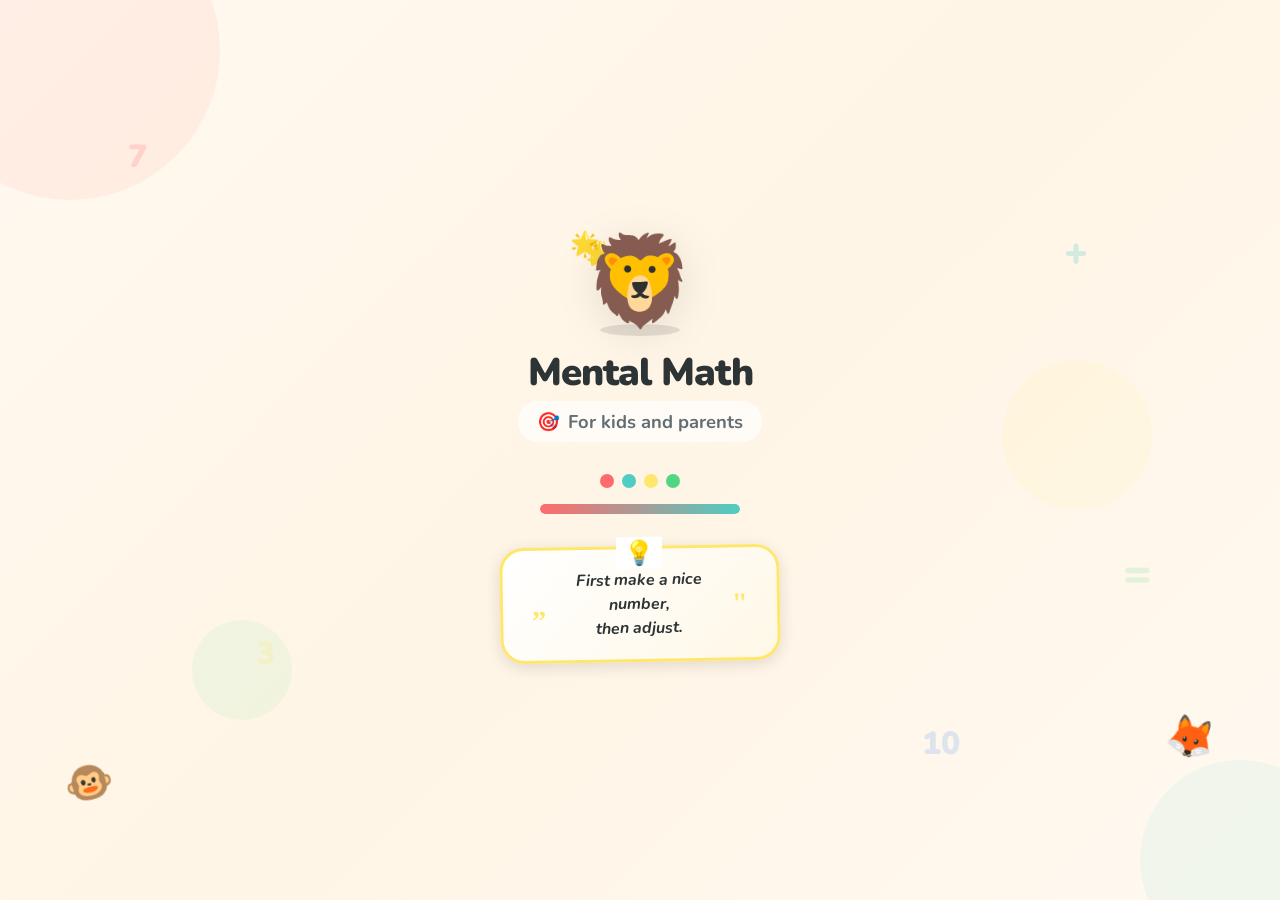
==== commit d589907a: "Wire up i18n system: all UI strings now translate when language changes - Enhanced i18n.js with appl" ====
--- a/index.html
+++ b/index.html
@@ -16,18 +16,15 @@
     <link rel="stylesheet" href="https://cdn.jsdelivr.net/npm/@fortawesome/fontawesome-free@6.4.0/css/all.min.css">
 </head>
 <body>
-    <!-- Skip link for keyboard accessibility -->
     <a href="#home-screen" class="skip-link">Preskoči na glavni sadržaj</a>
     <div id="app">
         <!-- Splash Screen -->
-        <div id="splash-screen" class="screen active" role="banner" aria-label="Učitavanje aplikacije Mentalna Matematika">
+        <div id="splash-screen" class="screen active" role="banner">
             <div class="splash-bg">
-                <!-- Soft animated shapes -->
                 <div class="splash-shape" aria-hidden="true"></div>
                 <div class="splash-shape" aria-hidden="true"></div>
                 <div class="splash-shape" aria-hidden="true"></div>
                 <div class="splash-shape" aria-hidden="true"></div>
-                <!-- Floating math symbols -->
                 <span class="float-math" aria-hidden="true">7</span>
                 <span class="float-math" aria-hidden="true">+</span>
                 <span class="float-math" aria-hidden="true">3</span>
@@ -42,9 +39,9 @@
                     <div class="splash-character" aria-hidden="true">🦁</div>
                     <div class="splash-character-shadow" aria-hidden="true"></div>
                 </div>
-                <h1>Mentalna Matematika</h1>
+                <h1 data-i18n="app.title">Mentalna Matematika</h1>
                 <div class="splash-tagline">
-                    <span>🎯</span> Za djecu i roditelje
+                    <span>🎯</span> <span data-i18n="app.tagline">Za djecu i roditelje</span>
                 </div>
                 <div class="splash-loading">
                     <div class="loading-dots">
@@ -59,7 +56,7 @@
                 </div>
                 <div class="splash-philosophy-card">
                     <span class="quote-mark">„</span>
-                    <p>Prvo napravi lijep broj,<br>onda popravi.</p>
+                    <p><span data-i18n="app.splashQuote1">Prvo napravi lijep broj,</span><br><span data-i18n="app.splashQuote2">onda popravi.</span></p>
                     <span class="quote-mark end">"</span>
                 </div>
             </div>
@@ -68,22 +65,22 @@
         </div>
 
         <!-- Home Screen -->
-        <div id="home-screen" class="screen" role="main" aria-label="Početni zaslon">
+        <div id="home-screen" class="screen" role="main">
             <header class="app-header" role="banner">
                 <div class="header-logo">
                     <span class="logo-icon" aria-hidden="true">🧮</span>
-                    <span class="logo-text">Mentalna Matematika</span>
-                </div>
-                <div class="header-stats" aria-label="Statistike">
-                    <div class="stat-badge" id="total-stars-badge" aria-label="Ukupno zvjezdica">
+                    <span class="logo-text" data-i18n="app.title">Mentalna Matematika</span>
+                </div>
+                <div class="header-stats">
+                    <div class="stat-badge" id="total-stars-badge" data-i18n-aria="home.totalStars" aria-label="Ukupno zvjezdica">
                         <i class="fas fa-star" aria-hidden="true"></i>
                         <span id="total-stars" aria-live="polite">0</span>
                     </div>
-                    <div class="stat-badge" id="streak-badge" aria-label="Niz točnih odgovora">
+                    <div class="stat-badge" id="streak-badge" data-i18n-aria="home.streak" aria-label="Niz točnih odgovora">
                         <i class="fas fa-fire" aria-hidden="true"></i>
                         <span id="streak-count" aria-live="polite">0</span>
                     </div>
-                    <div class="stat-badge" id="settings-badge" aria-label="Postavke" tabindex="0" onclick="app.openSettings()" style="cursor:pointer;">
+                    <div class="stat-badge" id="settings-badge" data-i18n-aria="nav.settings" aria-label="Postavke" tabindex="0" onclick="app.openSettings()" style="cursor:pointer;">
                         <i class="fas fa-cog" aria-hidden="true"></i>
                     </div>
                 </div>
@@ -91,36 +88,35 @@
 
             <main class="home-main">
                 <div class="hero-section">
-                    <h2>Koji svijet želiš istražiti danas?</h2>
-                    <p class="hero-subtitle">Svaki svijet uči drugačiji način razmišljanja!</p>
-                </div>
-
-                <div class="daily-challenge-card" id="daily-challenge" role="region" aria-label="Dnevni izazov" tabindex="0">
+                    <h2 data-i18n="home.title">Koji svijet želiš istražiti danas?</h2>
+                    <p class="hero-subtitle" data-i18n="home.subtitle">Svaki svijet uči drugačiji način razmišljanja!</p>
+                </div>
+
+                <div class="daily-challenge-card" id="daily-challenge" role="region" tabindex="0">
                     <div class="challenge-icon" aria-hidden="true">📅</div>
                     <div class="challenge-info">
-                        <h3>Dnevni Izazov</h3>
-                        <p>Riješi 10 zadataka za posebnu nagradu!</p>
-                    </div>
-                    <button class="btn btn-challenge" onclick="app.startDailyChallenge()" aria-label="Započni dnevni izazov">
-                        <i class="fas fa-play" aria-hidden="true"></i> Igraj
+                        <h3 data-i18n="home.dailyChallenge">Dnevni Izazov</h3>
+                        <p data-i18n="home.dailyDesc">Riješi 10 zadataka za posebnu nagradu!</p>
+                    </div>
+                    <button class="btn btn-challenge" onclick="app.startDailyChallenge()">
+                        <i class="fas fa-play" aria-hidden="true"></i> <span data-i18n="home.play">Igraj</span>
                     </button>
                 </div>
 
                 <div class="phases-grid" id="phases-grid">
-                    <!-- Phases will be rendered by JS -->
                 </div>
             </main>
 
             <footer class="app-footer">
-                <p>10-15 minuta dnevno • Bez forsiranja • Uvijek završi s pobjedom</p>
+                <p data-i18n="app.footer">10-15 minuta dnevno • Bez forsiranja • Uvijek završi s pobjedom</p>
             </footer>
         </div>
 
         <!-- Phase Detail Screen -->
-        <div id="phase-screen" class="screen" role="main" aria-label="Detalji faze">
+        <div id="phase-screen" class="screen" role="main">
             <header class="app-header">
                 <button class="btn btn-back" onclick="app.goHome()">
-                    <i class="fas fa-arrow-left"></i> Natrag
+                    <i class="fas fa-arrow-left"></i> <span data-i18n="nav.back">Natrag</span>
                 </button>
                 <div class="header-title" id="phase-header-title">Svijet</div>
             </header>
@@ -132,58 +128,58 @@
                     <p id="phase-subtitle">Podnaslov</p>
                 </div>
 
-                <div class="phase-progress-section" role="region" aria-label="Napredak faze">
-                    <div class="progress-bar-container" role="progressbar" aria-valuemin="0" aria-valuemax="100" aria-valuenow="0" aria-label="Postotak završenih zadataka" id="phase-progress-aria">
+                <div class="phase-progress-section" role="region">
+                    <div class="progress-bar-container" role="progressbar" aria-valuemin="0" aria-valuemax="100" aria-valuenow="0" id="phase-progress-aria">
                         <div class="progress-bar" id="phase-progress-bar"></div>
                     </div>
                     <p class="progress-text" id="phase-progress-text" aria-live="polite">0 / 50 zadataka riješeno</p>
                 </div>
 
-                <div class="phase-info-cards" role="region" aria-label="Informacije o fazi">
+                <div class="phase-info-cards" role="region">
                     <div class="info-card" tabindex="0">
                         <div class="info-icon" aria-hidden="true">💡</div>
-                        <h4>Glavna ideja</h4>
+                        <h4 data-i18n="phase.mainIdea">Glavna ideja</h4>
                         <p id="phase-idea">Ideja...</p>
                     </div>
                     <div class="info-card" tabindex="0">
                         <div class="info-icon" aria-hidden="true">🗣️</div>
-                        <h4>Mentalna rečenica</h4>
+                        <h4 data-i18n="phase.mentalSentence">Mentalna rečenica</h4>
                         <p id="phase-mantra" class="mantra">Rečenica...</p>
                     </div>
                     <div class="info-card" tabindex="0">
                         <div class="info-icon" aria-hidden="true">👨‍👩‍👧</div>
-                        <h4>Savjet za roditelje</h4>
+                        <h4 data-i18n="phase.parentTip">Savjet za roditelje</h4>
                         <p id="phase-parent-tip">Savjet...</p>
                     </div>
                 </div>
 
-                <div class="game-modes" role="region" aria-label="Načini vježbanja">
-                    <h3>Načini vježbanja</h3>
-                    <div class="mode-cards mode-cards-5" role="group" aria-label="Odaberite način vježbanja">
-                        <button class="mode-card mode-card-learn" onclick="app.startLearn()" aria-label="Uči - Vizualni vodič">
+                <div class="game-modes" role="region">
+                    <h3 data-i18n="phase.gameModes">Načini vježbanja</h3>
+                    <div class="mode-cards mode-cards-5" role="group">
+                        <button class="mode-card mode-card-learn" onclick="app.startLearn()">
                             <div class="mode-icon" aria-hidden="true">🎓</div>
-                            <h4>Uči</h4>
-                            <p>Vizualni vodič</p>
-                        </button>
-                        <button class="mode-card" onclick="app.startQuiz('practice')" aria-label="Vježbaj - Uči bez pritiska">
+                            <h4 data-i18n="modes.learn">Uči</h4>
+                            <p data-i18n="modes.learnDesc">Vizualni vodič</p>
+                        </button>
+                        <button class="mode-card" onclick="app.startQuiz('practice')">
                             <div class="mode-icon" aria-hidden="true">📚</div>
-                            <h4>Vježbaj</h4>
-                            <p>Uči bez pritiska</p>
-                        </button>
-                        <button class="mode-card" onclick="app.startQuiz('quiz')" aria-label="Kviz - Zaradi zvjezdice">
+                            <h4 data-i18n="modes.practice">Vježbaj</h4>
+                            <p data-i18n="modes.practiceDesc">Uči bez pritiska</p>
+                        </button>
+                        <button class="mode-card" onclick="app.startQuiz('quiz')">
                             <div class="mode-icon" aria-hidden="true">⭐</div>
-                            <h4>Kviz</h4>
-                            <p>Zaradi zvjezdice</p>
-                        </button>
-                        <button class="mode-card" onclick="app.startQuiz('speed')" aria-label="Brzinski - 10 zadataka u 60 sekundi">
+                            <h4 data-i18n="modes.quiz">Kviz</h4>
+                            <p data-i18n="modes.quizDesc">Zaradi zvjezdice</p>
+                        </button>
+                        <button class="mode-card" onclick="app.startQuiz('speed')">
                             <div class="mode-icon" aria-hidden="true">⚡</div>
-                            <h4>Brzinski</h4>
-                            <p>10 zadataka u 60 sekundi</p>
-                        </button>
-                        <button class="mode-card" onclick="app.startQuiz('steps')" aria-label="Korak po korak - Nauči metodu">
+                            <h4 data-i18n="modes.speed">Brzinski</h4>
+                            <p data-i18n="modes.speedDesc">10 zadataka u 60 sekundi</p>
+                        </button>
+                        <button class="mode-card" onclick="app.startQuiz('steps')">
                             <div class="mode-icon" aria-hidden="true">🪜</div>
-                            <h4>Korak po korak</h4>
-                            <p>Nauči metodu</p>
+                            <h4 data-i18n="modes.steps">Korak po korak</h4>
+                            <p data-i18n="modes.stepsDesc">Nauči metodu</p>
                         </button>
                     </div>
                 </div>
@@ -191,48 +187,45 @@
         </div>
 
         <!-- Learn Screen -->
-        <div id="learn-screen" class="screen" role="main" aria-label="Zaslon za učenje">
+        <div id="learn-screen" class="screen" role="main">
             <header class="app-header">
                 <button class="btn btn-back" onclick="app.quitLearn()">
-                    <i class="fas fa-arrow-left"></i> Natrag
+                    <i class="fas fa-arrow-left"></i> <span data-i18n="nav.back">Natrag</span>
                 </button>
-                <div class="header-title" id="learn-phase-title">Učenje</div>
+                <div class="header-title" id="learn-phase-title" data-i18n="learn.learning">Učenje</div>
             </header>
 
             <main class="learn-main">
-                <div class="learn-progress-bar" role="progressbar" aria-valuemin="0" aria-valuemax="100" aria-valuenow="0" aria-label="Napredak učenja" id="learn-progress-bar-aria">
+                <div class="learn-progress-bar" role="progressbar" aria-valuemin="0" aria-valuemax="100" aria-valuenow="0" id="learn-progress-bar-aria">
                     <div class="learn-progress-fill" id="learn-progress-fill"></div>
                 </div>
 
-                <!-- Step progress dots -->
-                <div class="learn-progress-dots" id="learn-progress-dots" role="tablist" aria-label="Koraci učenja">
-                    <!-- Dots rendered by JS -->
+                <div class="learn-progress-dots" id="learn-progress-dots" role="tablist">
                 </div>
 
                 <div class="learn-step-counter" aria-live="polite" aria-atomic="true">
-                    Korak <span id="learn-step-num">1</span> od <span id="learn-step-total">5</span>
-                </div>
-
-                <div class="learn-card" id="learn-card" role="region" aria-live="polite" aria-label="Sadržaj učenja">
-                    <!-- Dynamic learn content rendered here -->
-                </div>
-
-                <div class="learn-nav" role="group" aria-label="Navigacija učenja">
-                    <button class="btn btn-secondary" id="learn-btn-prev" onclick="app.prevLearnStep()" aria-label="Prijašnji korak">
-                        <i class="fas fa-arrow-left" aria-hidden="true"></i> Prijašnji
-                    </button>
-                    <button class="btn btn-primary" id="learn-btn-next" onclick="app.nextLearnStep()" aria-label="Sljedeći korak">
-                        Sljedeći <i class="fas fa-arrow-right" aria-hidden="true"></i>
-                    </button>
-                    <button class="btn btn-success" id="learn-btn-finish" onclick="app.finishLearn()" aria-label="Završi učenje">
-                        Završi <i class="fas fa-check" aria-hidden="true"></i>
+                    <span id="learn-step-word" data-i18n="learn.step">Korak</span> <span id="learn-step-num">1</span> <span id="learn-of-word" data-i18n="learn.of">od</span> <span id="learn-step-total">5</span>
+                </div>
+
+                <div class="learn-card" id="learn-card" role="region" aria-live="polite">
+                </div>
+
+                <div class="learn-nav" role="group">
+                    <button class="btn btn-secondary" id="learn-btn-prev" onclick="app.prevLearnStep()">
+                        <i class="fas fa-arrow-left" aria-hidden="true"></i> <span data-i18n="learn.previous">Prijašnji</span>
+                    </button>
+                    <button class="btn btn-primary" id="learn-btn-next" onclick="app.nextLearnStep()">
+                        <span data-i18n="learn.next">Sljedeći</span> <i class="fas fa-arrow-right" aria-hidden="true"></i>
+                    </button>
+                    <button class="btn btn-success" id="learn-btn-finish" onclick="app.finishLearn()">
+                        <span data-i18n="learn.finish">Završi</span> <i class="fas fa-check" aria-hidden="true"></i>
                     </button>
                 </div>
             </main>
         </div>
 
         <!-- Quiz Screen -->
-        <div id="quiz-screen" class="screen" role="main" aria-label="Kviz zaslon">
+        <div id="quiz-screen" class="screen" role="main">
             <header class="app-header quiz-header">
                 <button class="btn btn-back" onclick="app.confirmQuit()">
                     <i class="fas fa-times"></i>
@@ -241,108 +234,105 @@
                     <span class="quiz-phase-name" id="quiz-phase-name">Faza</span>
                     <span class="quiz-mode-name" id="quiz-mode-name">Mod</span>
                 </div>
-                <div class="quiz-timer" id="quiz-timer" role="timer" aria-live="off" aria-label="Preostalo vremena">
+                <div class="quiz-timer" id="quiz-timer" role="timer" aria-live="off">
                     <i class="fas fa-clock" aria-hidden="true"></i>
                     <span id="timer-value" aria-live="polite">--</span>
                 </div>
             </header>
 
             <main class="quiz-main">
-                <div class="quiz-progress-bar" role="progressbar" aria-valuemin="0" aria-valuemax="100" aria-valuenow="0" aria-label="Napredak kviza" id="quiz-progress-bar">
+                <div class="quiz-progress-bar" role="progressbar" aria-valuemin="0" aria-valuemax="100" aria-valuenow="0" id="quiz-progress-bar">
                     <div class="quiz-progress-fill" id="quiz-progress-fill"></div>
                 </div>
 
                 <div class="quiz-stats-bar">
-                    <span class="stat">Pitanje <span id="current-q">1</span> / <span id="total-q">10</span></span>
+                    <span class="stat"><span id="quiz-question-word" data-i18n="quiz.questionOf">Pitanje</span> <span id="current-q">1</span> / <span id="total-q">10</span></span>
                     <span class="stat correct-count"><i class="fas fa-check"></i> <span id="correct-count">0</span></span>
                     <span class="stat streak-count"><i class="fas fa-fire"></i> <span id="streak-display">0</span></span>
                 </div>
 
-                <div class="question-card" id="question-card" role="region" aria-label="Pitanje">
-                    <div class="question-type-badge" id="question-type-badge" aria-label="Tip pitanja">Pitanje</div>
+                <div class="question-card" id="question-card" role="region">
+                    <div class="question-type-badge" id="question-type-badge">Pitanje</div>
                     <div class="question-content" id="question-content" role="text" aria-live="polite">
-                        <!-- Question rendered here -->
-                    </div>
-                    <div class="question-answer-area" id="question-answer-area" role="group" aria-label="Odgovori">
-                        <!-- Answer inputs rendered here -->
-                    </div>
-                </div>
-
-                <div class="hint-section" id="hint-section" role="region" aria-label="Pomoć">
+                    </div>
+                    <div class="question-answer-area" id="question-answer-area" role="group">
+                    </div>
+                </div>
+
+                <div class="hint-section" id="hint-section" role="region">
                     <button class="btn btn-hint" id="btn-hint" onclick="app.showHint()" aria-expanded="false" aria-controls="hint-content">
-                        <i class="fas fa-lightbulb" aria-hidden="true"></i> Trebaš pomoć?
+                        <i class="fas fa-lightbulb" aria-hidden="true"></i> <span data-i18n="quiz.hint">Trebaš pomoć?</span>
                     </button>
                     <div class="hint-content" id="hint-content" role="region" aria-live="polite"></div>
                 </div>
 
                 <div class="feedback-area" id="feedback-area" role="status" aria-live="polite" aria-atomic="true">
                     <div class="feedback-content" id="feedback-content"></div>
-                    <button class="btn btn-next" id="btn-next" onclick="app.nextQuestion()" aria-label="Sljedeće pitanje">
-                        Sljedeće <i class="fas fa-arrow-right" aria-hidden="true"></i>
-                    </button>
-                </div>
-
-                <div class="quiz-actions" id="quiz-actions" role="group" aria-label="Akcije kviza">
-                    <button class="btn btn-primary btn-submit" id="btn-submit" onclick="app.submitAnswer()" aria-label="Provjeri odgovor">
-                        Provjeri odgovor
+                    <button class="btn btn-next" id="btn-next" onclick="app.nextQuestion()">
+                        <span data-i18n="quiz.next">Sljedeće</span> <i class="fas fa-arrow-right" aria-hidden="true"></i>
+                    </button>
+                </div>
+
+                <div class="quiz-actions" id="quiz-actions" role="group">
+                    <button class="btn btn-primary btn-submit" id="btn-submit" onclick="app.submitAnswer()">
+                        <span data-i18n="quiz.check">Provjeri odgovor</span>
                     </button>
                 </div>
             </main>
         </div>
 
         <!-- Results Screen -->
-        <div id="results-screen" class="screen" role="main" aria-label="Rezultati">
+        <div id="results-screen" class="screen" role="main">
             <div class="results-content">
                 <div class="results-icon" id="results-icon">🏆</div>
                 <h2 id="results-title">Bravo!</h2>
-                <p class="results-message" id="results-message">Odlično si riješio/la zadatke!</p>
+                <p class="results-message" id="results-message"></p>
 
                 <div class="results-stats">
                     <div class="result-stat">
                         <div class="stat-circle correct">
                             <span id="result-correct">0</span>
                         </div>
-                        <label>Točnih</label>
+                        <label data-i18n="results.correct">Točnih</label>
                     </div>
                     <div class="result-stat">
                         <div class="stat-circle total">
                             <span id="result-total">0</span>
                         </div>
-                        <label>Ukupno</label>
+                        <label data-i18n="results.total">Ukupno</label>
                     </div>
                     <div class="result-stat">
                         <div class="stat-circle stars">
                             <span id="result-stars">0</span>
                             <i class="fas fa-star"></i>
                         </div>
-                        <label>Zvjezdica</label>
+                        <label data-i18n="results.stars">Zvjezdica</label>
                     </div>
                 </div>
 
                 <div class="stars-display" id="stars-display">
-                    <!-- Stars rendered here -->
                 </div>
 
                 <div class="results-actions">
                     <button class="btn btn-secondary" id="btn-review-mistakes" onclick="app.showReviewMistakes()">
-                        <i class="fas fa-search"></i> Pregledaj greške
+                        <i class="fas fa-search"></i> <span data-i18n="results.review">Pregledaj greške</span>
                     </button>
                     <button class="btn btn-primary" onclick="app.restartQuiz()">
-                        <i class="fas fa-redo"></i> Ponovi
+                        <i class="fas fa-redo"></i> <span data-i18n="results.repeat">Ponovi</span>
                     </button>
                     <button class="btn btn-secondary" onclick="app.goHome()">
-                        <i class="fas fa-home"></i> Početna
-                    </button>
-                    <button class="btn btn-secondary" id="btn-next-phase" onclick="app.nextPhase()">
-                        Sljedeći svijet <i class="fas fa-arrow-right"></i>
-                    </button>
-                </div>
-
-                <div class="review-mistakes hidden" id="review-mistakes" role="region" aria-label="Pregled grešaka">
-                    <h3>Pregled grešaka</h3>
+                        <i class="fas fa-home"></i> <span data-i18n="nav.home">Početna</span>
+                    </button>
+                    <button class="btn btn-next-phase" id="btn-next-phase" onclick="app.nextPhase()">
+                        <span data-i18n="results.nextWorld">Sljedeći svijet</span> <i class="fas fa-arrow-right"></i>
+                    </button>
+                </div>
+
+                <div class="review-mistakes hidden" id="review-mistakes" role="region">
+                    <h3 data-i18n="results.mistakesReview">Pregled grešaka</h3>
                     <div id="review-mistakes-list"></div>
                     <button class="btn btn-secondary" onclick="app.hideReviewMistakes()" style="margin-top:1rem;">
-                        <i class="fas fa-times"></i> Zatvori
+                        <i class="fas fa-times"></i> <span data-i18n="results.close">Zatvori</span>
                     </button>
                 </div>
             </div>
@@ -353,37 +343,60 @@
             <div class="popup-content">
                 <div class="achievement-icon">🎉</div>
                 <h3 id="achievement-title">Dostignuće!</h3>
-                <p id="achievement-text">Tekst dostignuća</p>
+                <p id="achievement-text"></p>
                 <button class="btn btn-primary" onclick="app.closeAchievement()">Super!</button>
             </div>
         </div>
 
         <!-- Confirm Modal -->
-        <div id="confirm-modal" class="modal hidden" role="dialog" aria-modal="true" aria-labelledby="confirm-modal-title">
+        <div id="confirm-modal" class="modal hidden" role="dialog" aria-modal="true">
             <div class="modal-content">
-                <h3 id="confirm-modal-title">Želiš li završiti?</h3>
-                <p>Tvoj napredak će biti spremljen.</p>
+                <h3 id="confirm-modal-title" data-i18n="quiz.quitTitle">Želiš li završiti?</h3>
+                <p data-i18n="quiz.quitMsg">Tvoj napredak će biti spremljen.</p>
                 <div class="modal-actions">
-                    <button class="btn btn-secondary" onclick="app.hideConfirm()">Nastavi</button>
-                    <button class="btn btn-primary" onclick="app.quitQuiz()">Završi</button>
+                    <button class="btn btn-secondary" onclick="app.hideConfirm()" data-i18n="quiz.continue">Nastavi</button>
+                    <button class="btn btn-primary" onclick="app.quitQuiz()" data-i18n="quiz.finish">Završi</button>
+                </div>
+            </div>
+        </div>
+
+        <!-- Info Modal -->
+        <div id="info-modal" class="modal hidden" role="dialog" aria-modal="true">
+            <div class="modal-content">
+                <h3 id="info-modal-title"></h3>
+                <p id="info-modal-text"></p>
+                <div class="modal-actions">
+                    <button class="btn btn-primary" onclick="app.hideInfoModal()" data-i18n="info.ok">U redu</button>
+                </div>
+            </div>
+        </div>
+
+        <!-- Danger Confirm Modal -->
+        <div id="danger-modal" class="modal hidden" role="dialog" aria-modal="true">
+            <div class="modal-content">
+                <h3 id="danger-modal-title"></h3>
+                <p id="danger-modal-text"></p>
+                <div class="modal-actions">
+                    <button class="btn btn-secondary" onclick="app.hideDangerModal()" data-i18n="info.cancel">Odustani</button>
+                    <button class="btn btn-danger" id="danger-modal-confirm"></button>
                 </div>
             </div>
         </div>
 
         <!-- Settings Screen -->
-        <div id="settings-screen" class="screen" role="main" aria-label="Postavke">
+        <div id="settings-screen" class="screen" role="main">
             <header class="app-header">
                 <button class="btn btn-back" onclick="app.goHome()">
-                    <i class="fas fa-arrow-left"></i> Natrag
+                    <i class="fas fa-arrow-left"></i> <span data-i18n="nav.back">Natrag</span>
                 </button>
-                <div class="header-title">Postavke</div>
+                <div class="header-title" data-i18n="settings.title">Postavke</div>
             </header>
 
             <main class="settings-main">
                 <div class="settings-group">
-                    <h4>Jezik / Language</h4>
+                    <h4 data-i18n="settings.language">Jezik / Language</h4>
                     <div class="settings-row">
-                        <label>Odaberi jezik</label>
+                        <label data-i18n="settings.selectLanguage">Odaberi jezik</label>
                         <select id="lang-select" onchange="app.changeLang(this.value)">
                             <option value="hr">Hrvatski</option>
                             <option value="en">English</option>
@@ -391,68 +404,68 @@
                             <option value="it">Italiano</option>
                             <option value="es">Español</option>
                             <option value="hu">Magyar</option>
-                            <option value="sr">Српски</option>
+                            <option value="sr">Srpski</option>
                             <option value="bs">Bosanski</option>
                         </select>
                     </div>
                 </div>
 
                 <div class="settings-group">
-                    <h4>Zvuk i audio</h4>
+                    <h4 data-i18n="settings.soundAndAudio">Zvuk i audio</h4>
                     <div class="settings-row">
-                        <label>Zvukovi</label>
+                        <label data-i18n="settings.sounds">Zvukovi</label>
                         <div class="toggle active" id="toggle-sound" onclick="app.toggleSound()" role="switch" aria-checked="true" tabindex="0"></div>
                     </div>
                     <div class="settings-row">
-                        <label>Čitaj pitanja na glas</label>
+                        <label data-i18n="settings.readAloud">Čitaj pitanja na glas</label>
                         <div class="toggle" id="toggle-speech" onclick="app.toggleSpeech()" role="switch" aria-checked="false" tabindex="0"></div>
                     </div>
                 </div>
 
                 <div class="settings-group">
-                    <h4>Izgled</h4>
+                    <h4 data-i18n="settings.appearance">Izgled</h4>
                     <div class="settings-row">
-                        <label>Tamni način</label>
+                        <label data-i18n="settings.darkModeToggle">Tamni način</label>
                         <div class="toggle" id="toggle-dark" onclick="app.toggleDarkMode()" role="switch" aria-checked="false" tabindex="0"></div>
                     </div>
                 </div>
 
                 <div class="settings-group">
-                    <h4>Napredak</h4>
+                    <h4 data-i18n="settings.progressSection">Napredak</h4>
                     <div class="settings-row" style="flex-direction:column;align-items:stretch;gap:0.5rem;">
-                        <label>Resetiraj sav napredak</label>
+                        <label data-i18n="settings.resetAllProgress">Resetiraj sav napredak</label>
                         <button class="btn btn-danger" onclick="app.confirmResetProgress()">
-                            <i class="fas fa-trash"></i> Izbriši sav napredak
+                            <i class="fas fa-trash"></i> <span data-i18n="settings.deleteAllProgress">Izbriši sav napredak</span>
                         </button>
                     </div>
                 </div>
 
                 <div class="settings-group">
-                    <h4>Podaci</h4>
+                    <h4 data-i18n="settings.data">Podaci</h4>
                     <div class="settings-row" style="flex-direction:column;align-items:stretch;gap:0.5rem;">
                         <button class="btn btn-secondary" onclick="app.exportProgress()" style="width:100%;">
-                            <i class="fas fa-download"></i> Izvezi napredak
+                            <i class="fas fa-download"></i> <span data-i18n="settings.exportProgress">Izvezi napredak</span>
                         </button>
                         <button class="btn btn-secondary" onclick="app.openParentDashboard()" style="width:100%;">
-                            <i class="fas fa-chart-bar"></i> Roditeljski dashboard
+                            <i class="fas fa-chart-bar"></i> <span data-i18n="settings.parentDashboard">Roditeljski dashboard</span>
                         </button>
                     </div>
                 </div>
 
                 <div class="settings-about">
-                    <p>Mentalna Matematika v1.0</p>
-                    <p>Obrazovna igra za djecu</p>
+                    <p data-i18n="settings.version">Mentalna Matematika v1.0</p>
+                    <p data-i18n="settings.educationalGame">Obrazovna igra za djecu</p>
                 </div>
             </main>
         </div>
 
         <!-- Parent Dashboard Screen -->
-        <div id="dashboard-screen" class="screen" role="main" aria-label="Roditeljski dashboard">
+        <div id="dashboard-screen" class="screen" role="main">
             <header class="app-header">
                 <button class="btn btn-back" onclick="app.openSettings()">
-                    <i class="fas fa-arrow-left"></i> Natrag
+                    <i class="fas fa-arrow-left"></i> <span data-i18n="nav.back">Natrag</span>
                 </button>
-                <div class="header-title">Roditeljski dashboard</div>
+                <div class="header-title" data-i18n="dashboard.title">Roditeljski dashboard</div>
             </header>
 
             <main class="dashboard-main">
@@ -460,37 +473,37 @@
                     <div class="dashboard-stat-card">
                         <div class="dashboard-stat-icon">⭐</div>
                         <div class="dashboard-stat-value" id="dash-total-stars">0</div>
-                        <div class="dashboard-stat-label">Ukupno zvjezdica</div>
+                        <div class="dashboard-stat-label" data-i18n="dashboard.totalStars">Ukupno zvjezdica</div>
                     </div>
                     <div class="dashboard-stat-card">
                         <div class="dashboard-stat-icon">✅</div>
                         <div class="dashboard-stat-value" id="dash-total-completed">0</div>
-                        <div class="dashboard-stat-label">Zadataka riješeno</div>
+                        <div class="dashboard-stat-label" data-i18n="dashboard.totalCompleted">Zadataka riješeno</div>
                     </div>
                     <div class="dashboard-stat-card">
                         <div class="dashboard-stat-icon">🔥</div>
                         <div class="dashboard-stat-value" id="dash-best-streak">0</div>
-                        <div class="dashboard-stat-label">Najbolji niz</div>
+                        <div class="dashboard-stat-label" data-i18n="dashboard.bestStreak">Najbolji niz</div>
                     </div>
                     <div class="dashboard-stat-card">
                         <div class="dashboard-stat-icon">🌍</div>
                         <div class="dashboard-stat-value" id="dash-phases-unlocked">1</div>
-                        <div class="dashboard-stat-label">Otključanih svjetova</div>
+                        <div class="dashboard-stat-label" data-i18n="dashboard.phasesUnlocked">Otključanih svjetova</div>
                     </div>
                 </div>
 
                 <div class="dashboard-section">
-                    <h3>Napredak po fazama</h3>
+                    <h3 data-i18n="dashboard.phaseProgress">Napredak po fazama</h3>
                     <div id="dashboard-phases" class="dashboard-phases-list"></div>
                 </div>
 
                 <div class="dashboard-section">
-                    <h3>Napredak kroz vrijeme</h3>
+                    <h3 data-i18n="dashboard.progressOverTime">Napredak kroz vrijeme</h3>
                     <canvas id="dashboard-chart" width="400" height="200"></canvas>
                 </div>
 
                 <div class="dashboard-section">
-                    <h3>Slaba područja</h3>
+                    <h3 data-i18n="dashboard.weakAreas">Slaba područja</h3>
                     <div id="dashboard-weak-areas" class="dashboard-weak-list"></div>
                 </div>
             </main>
--- a/css/style.css
+++ b/css/style.css
@@ -550,10 +550,36 @@
 .btn-next {
     background: var(--color-success);
     color: white;
+    width: 100%;
+    justify-content: center;
+    font-size: 1.1rem;
+    padding: 1rem;
 }
 
 .btn-next:hover {
     background: var(--color-success-dark);
+}
+
+.btn-success {
+    background: var(--color-success);
+    color: white;
+}
+
+.btn-success:hover {
+    background: var(--color-success-dark);
+}
+
+.btn-next-phase {
+    background: linear-gradient(135deg, var(--color-secondary) 0%, var(--color-info) 100%);
+    color: white;
+    font-size: 1.1rem;
+    padding: 1rem 1.5rem;
+}
+
+.btn-next-phase:hover {
+    background: linear-gradient(135deg, var(--color-secondary-dark) 0%, #4A8DE0 100%);
+    transform: translateY(-2px);
+    box-shadow: 0 6px 20px rgba(78, 205, 196, 0.4);
 }
 
 .btn-challenge {
@@ -2569,6 +2595,21 @@
     color: #fff;
 }
 
+[data-theme="dark"] .btn-success {
+    background: var(--color-success);
+    color: #fff;
+}
+
+[data-theme="dark"] .btn-next {
+    background: var(--color-success);
+    color: #fff;
+}
+
+[data-theme="dark"] .btn-next-phase {
+    background: linear-gradient(135deg, var(--color-secondary) 0%, var(--color-info) 100%);
+    color: #fff;
+}
+
 [data-theme="dark"] .app-header {
     background: var(--color-card);
     border-color: var(--color-border);
--- a/css/mobile.css
+++ b/css/mobile.css
@@ -179,7 +179,8 @@
         grid-template-columns: repeat(2, 1fr);
     }
     .matching-container {
-        grid-template-columns: repeat(2, 1fr);
+        flex-direction: row;
+        gap: 1.5rem;
     }
     .quiz-main,
     .learn-main,
--- a/css/accessibility.css
+++ b/css/accessibility.css
@@ -197,6 +197,16 @@
     text-shadow: 0 1px 2px rgba(0,0,0,0.3);
 }
 
+.btn-next {
+    color: #FFFFFF;
+    text-shadow: 0 1px 2px rgba(0,0,0,0.3);
+}
+
+.btn-next-phase {
+    color: #FFFFFF;
+    text-shadow: 0 1px 2px rgba(0,0,0,0.3);
+}
+
 .hint-content {
     color: #1a1a2e;
 }
